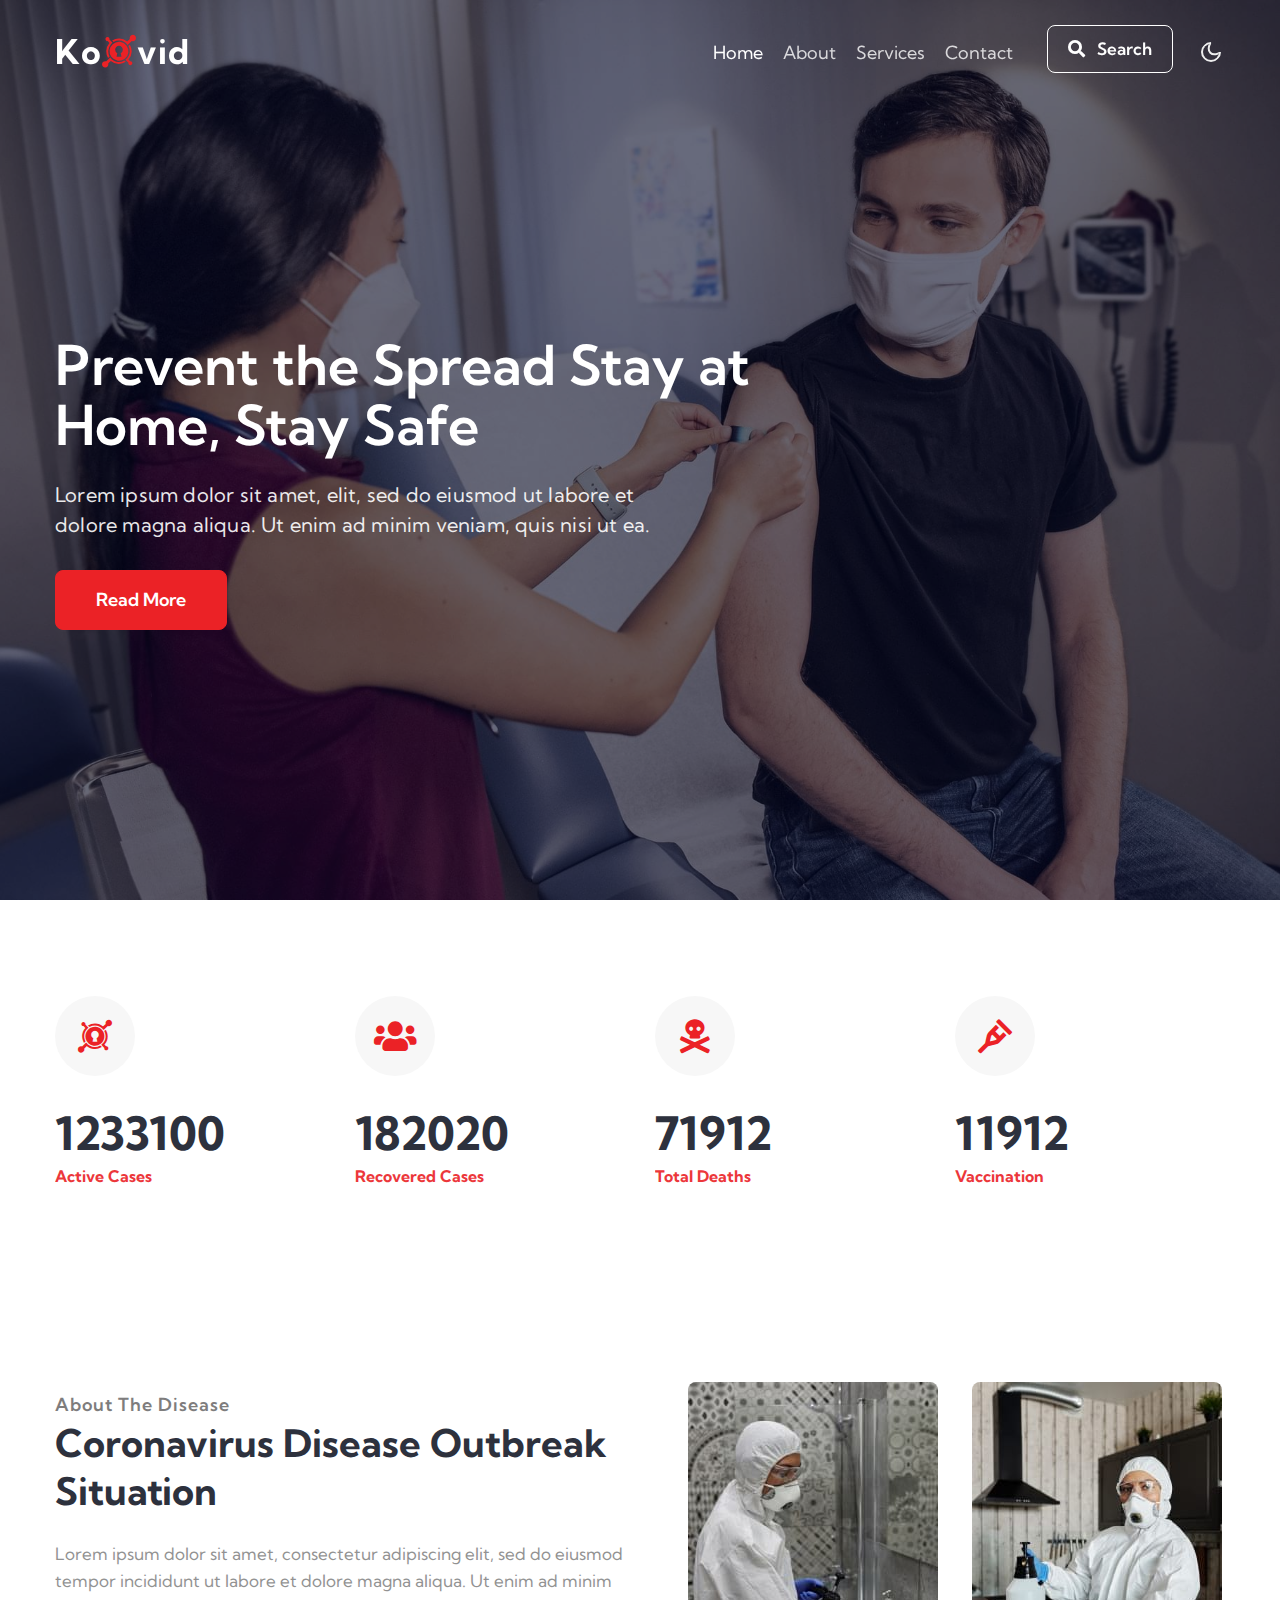
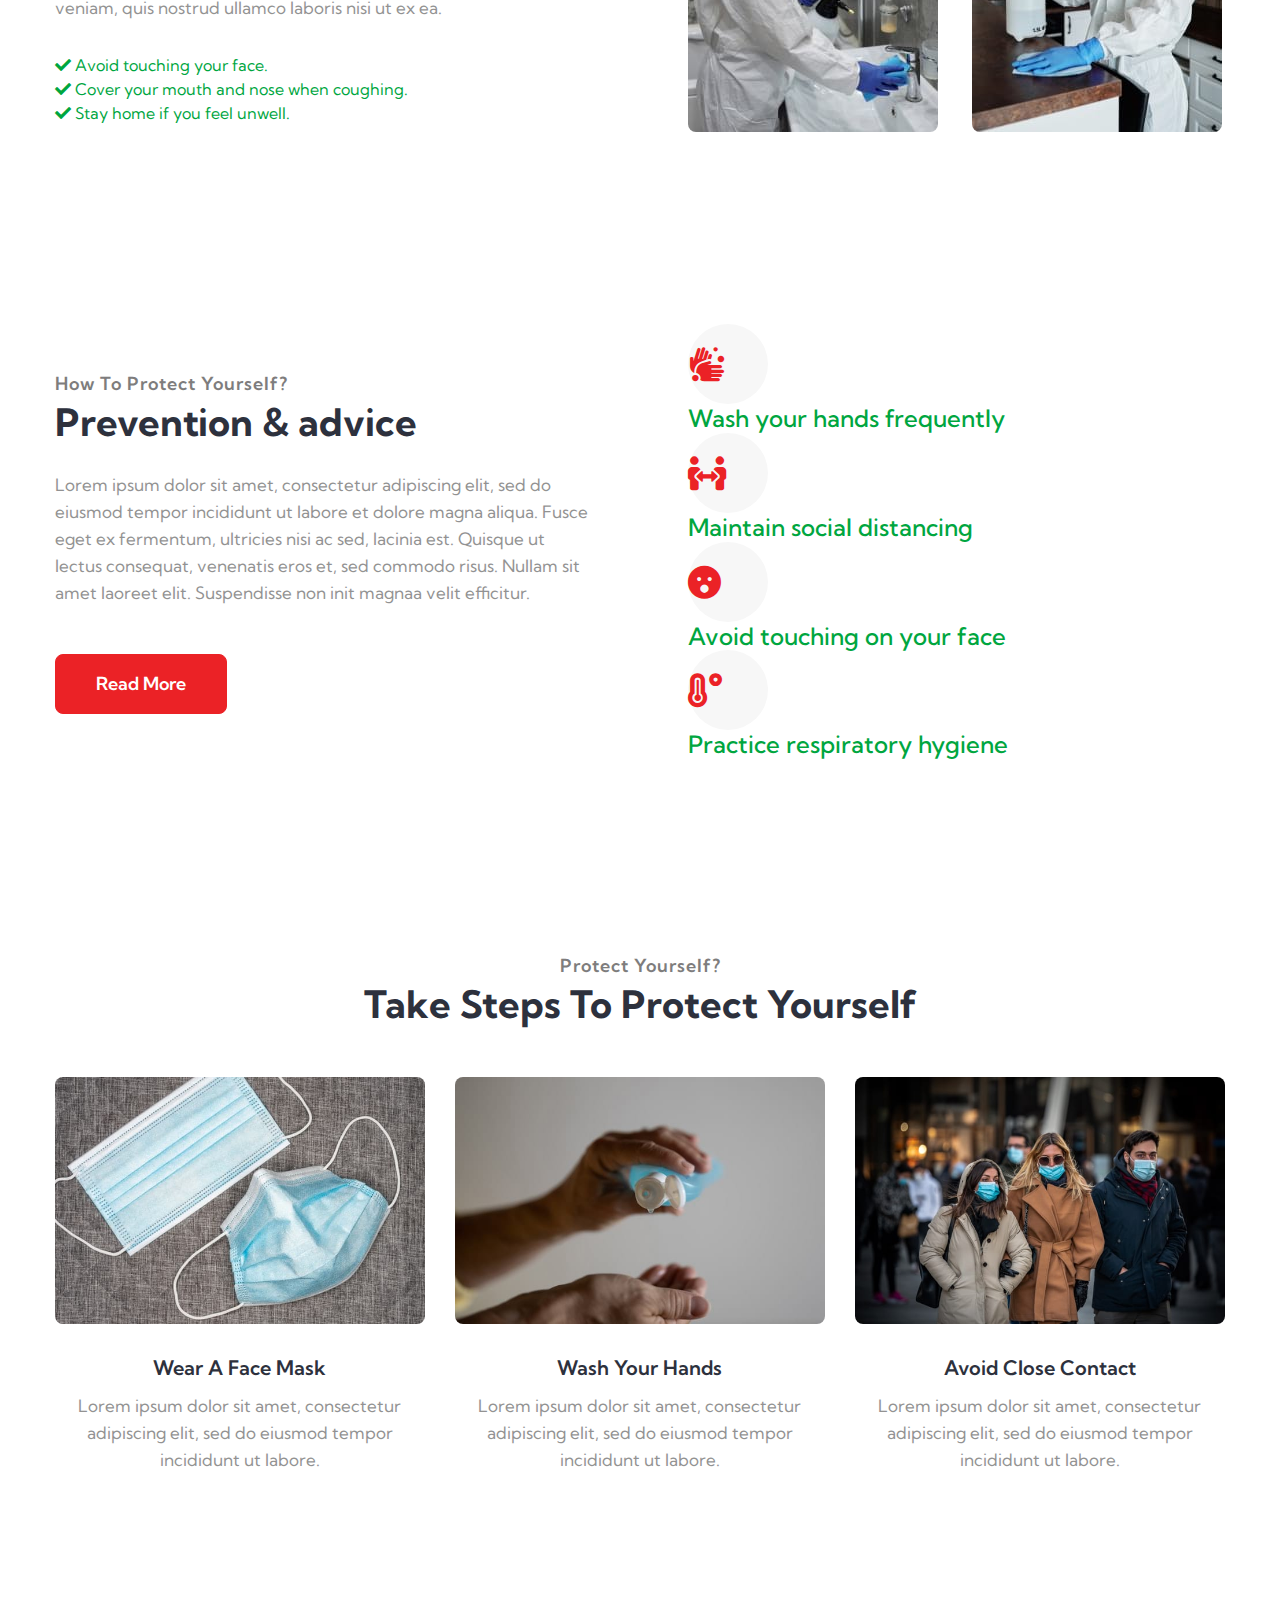
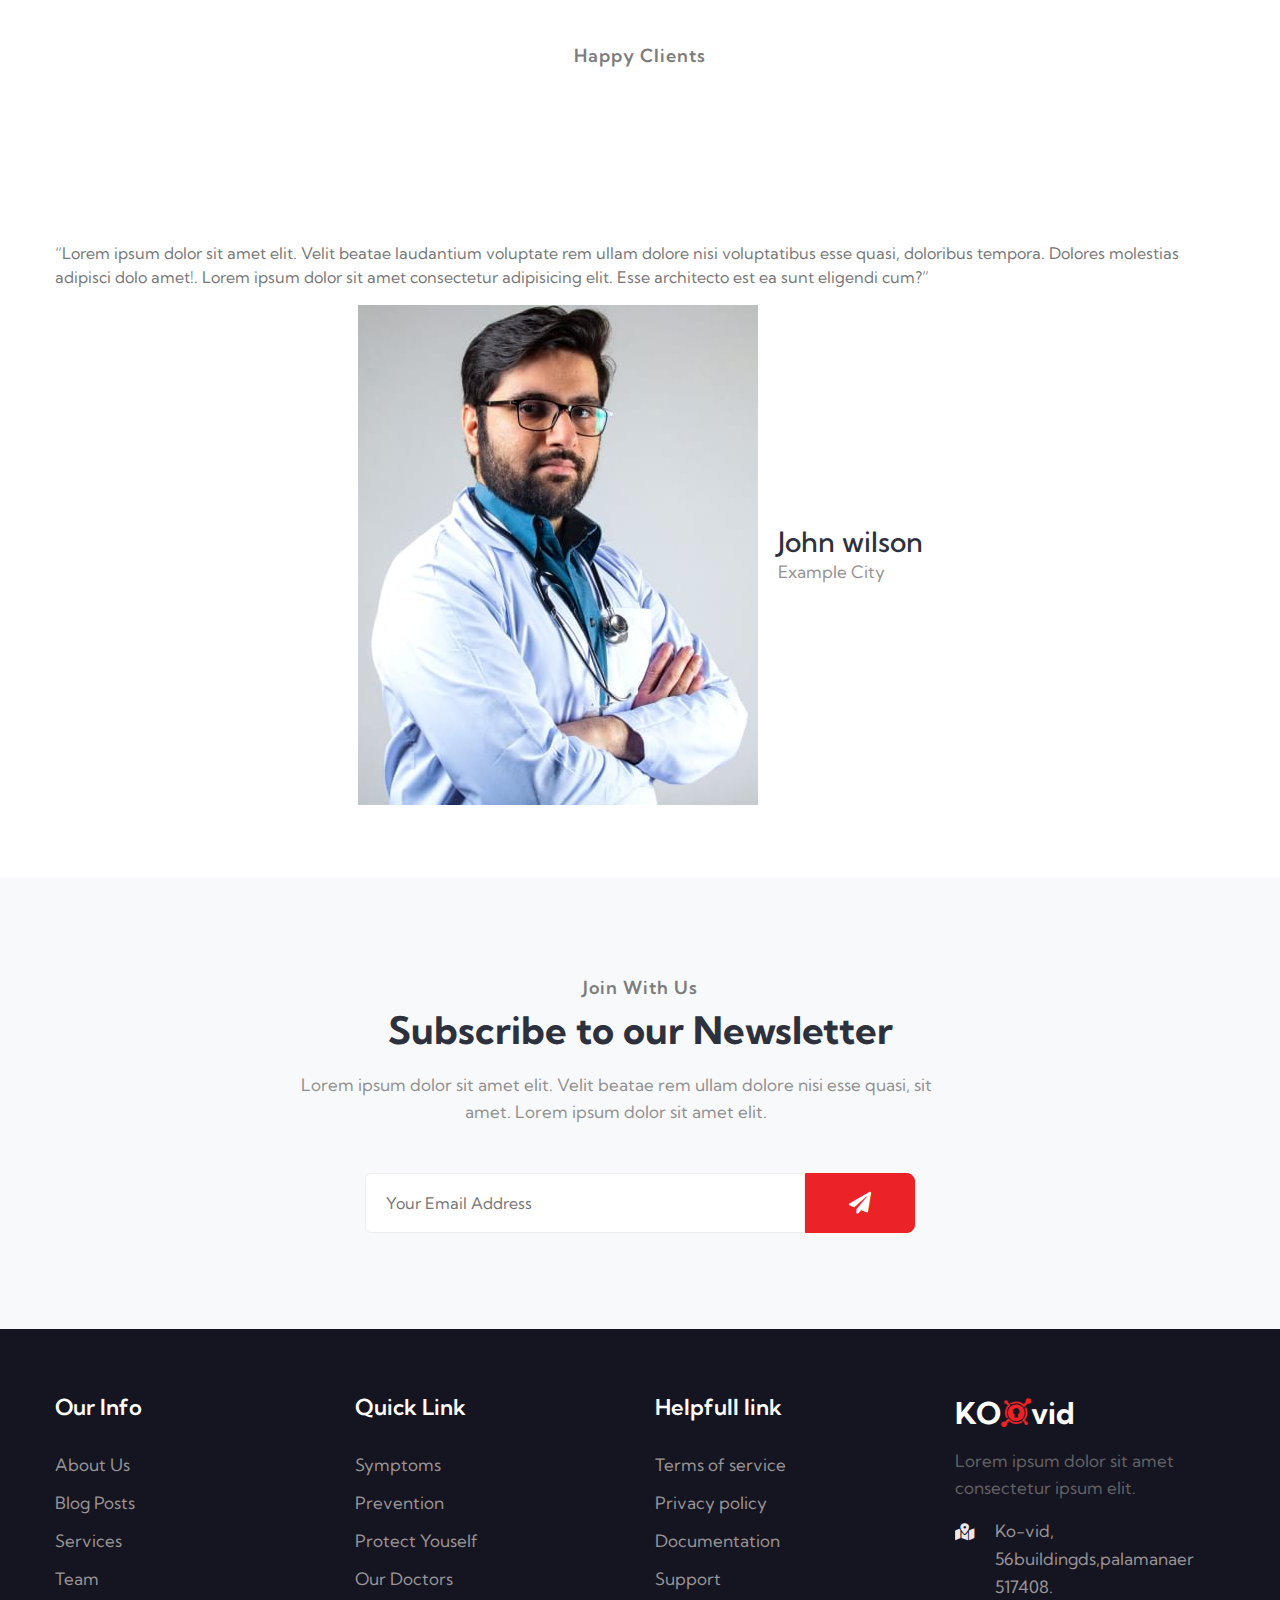
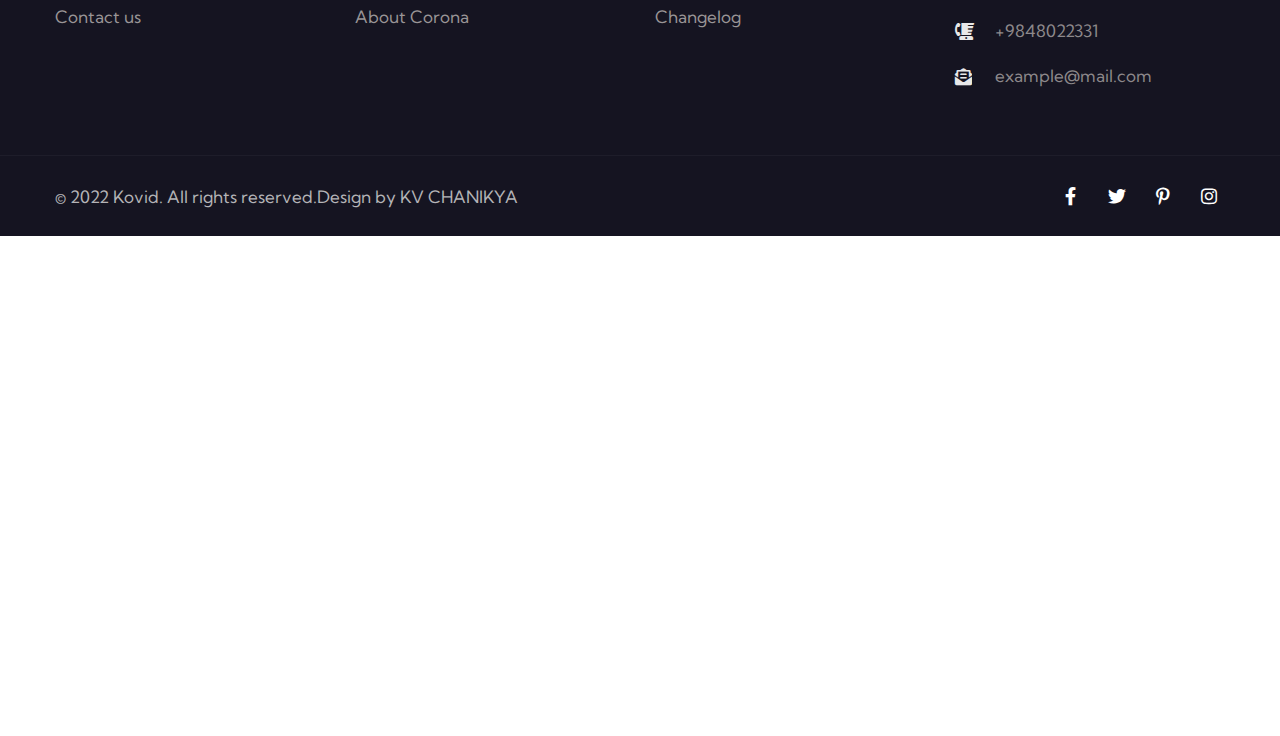
==== index.html @ f8ea5919 "Add files via upload" ====
<!doctype html>
<html lang="en">

<head>
    <!-- Required meta tags -->
    <meta charset="utf-8">
    <meta name="viewport" content="width=device-width, initial-scale=1, shrink-to-fit=no">
    <title>Ko-vid| Home</title>
    <!-- google fonts -->
    <link href="//fonts.googleapis.com/css2?family=Kumbh+Sans:wght@300;400;700&display=swap" rel="stylesheet">
    <!-- Template CSS -->
    <link rel="stylesheet" href="assets/css/style-starter.css">
</head>

<body>
    <!--header-->
    <header id="site-header" class="fixed-top">
        <div class="container">
            <nav class="navbar navbar-expand-lg navbar-dark stroke">
                <h1>
                    <a class="navbar-brand" href="index.html">
                      Ko<i class="fab fa-keycdn"></i>vid</a>
                </h1>
                <!-- if logo is image enable this   
          <a class="navbar-brand" href="#index.html">
              <img src="image-path" alt="Your logo" title="Your logo" style="height:35px;" />
          </a> -->
                <button class="navbar-toggler  collapsed bg-gradient" type="button" data-toggle="collapse"
                    data-target="#navbarTogglerDemo02" aria-controls="navbarTogglerDemo02" aria-expanded="false"
                    aria-label="Toggle navigation">
                    <span class="navbar-toggler-icon fa icon-expand fa-bars"></span>
                    <span class="navbar-toggler-icon fa icon-close fa-times"></span>
                    </span>
                </button>
                <div class="collapse navbar-collapse" id="navbarTogglerDemo02">
                    <ul class="navbar-nav ml-lg-auto">
                        <li class="nav-item active">
                            <a class="nav-link" href="index.html">Home <span class="sr-only">(current)</span></a>
                        </li>
                        <li class="nav-item">
                            <a class="nav-link" href="about.html">About</a>
                        </li>
                        <li class="nav-item">
                            <a class="nav-link" href="services.html">Services</a>
                        </li>
                        <li class="nav-item mr-lg-1">
                            <a class="nav-link" href="contact.html">Contact</a>
                        </li>
                         <!--/search-right-->
                            <li class="header-search mr-lg-2 mt-lg-0 mt-4 position-relative">
                                <div class="search-right">
                                    <a href="#search" class="btn btn-style search-btn" title="search"><span
                                            class="fas fa-search mr-2" aria-hidden="true"></span> Search</a>
                                  
                                </div>
                            </li>
                            <!--//search-right-->
                    </ul>
                </div>
               

                <!-- toggle switch for light and dark theme -->
                <div class="mobile-position">
                    <nav class="navigation">
                        <div class="theme-switch-wrapper">
                            <label class="theme-switch" for="checkbox">
                                <input type="checkbox" id="checkbox">
                                <div class="mode-container py-1">
                                    <i class="gg-sun"></i>
                                    <i class="gg-moon"></i>
                                </div>
                            </label>
                        </div>
                    </nav>
                </div>
                <!-- //toggle switch for light and dark theme -->
            </nav>

        </div>
    </header>
    <!--/header-->

    <!-- hero slider Start -->
    <div class="banner-wrap">
        <div class="banner-slider">
            <!-- hero slide start -->
            <div class="banner-slide bg1">
                <div class="container">
                    <div class="hero-content">
                        <h1 data-animation="flipInX" data-delay="0.8s" data-color="#fff">
                            Prevent the Spread
                            Stay at Home, Stay Safe</h1>
                        <p data-animation="fadeInDown" class="mt-4">Lorem ipsum dolor sit amet, elit, sed do eiusmod ut
                            labore et dolore magna aliqua.
                            <span class="dis-none">Ut enim ad minim veniam, quis nisi ut ea.</span> </p>
                        <div class="cta-btn" data-animation="fadeInUp" data-delay="1s">
                            <a href="#url" class="btn btn-style btn-primary">Read More</a>
                        </div>
                    </div>
                </div>
                <div class="hero-overlay"></div>
            </div>
            <!-- hero slide end -->
           
        </div>
    </div>
    <!-- hero slider end -->
    <!--/home-stats-->
    <section class="w3l-stats-main py-5">
        <div class="container py-lg-5 py-2">
            <div class="row stats-con">
                <div class="col-lg-3 col-6 stats_info counter_grid text-left mt-lg-0 mt-5">
                    <div class="icon stat-icon">
                        <i class="fab fa-keycdn"></i>
                    </div>
                    <p class="counter">1233100</p>
                    <h4>Active Cases</h4>
                </div>
                <div class="col-lg-3 col-6 stats_info counter_grid1 text-left mt-lg-0 mt-5">
                    <div class="icon stat-icon">
                        <i class="fas fa-users"></i>
                    </div>
                    <p class="counter">182020</p>
                    <h4>Recovered Cases</h4>
                </div>
                <div class="col-lg-3 col-6 stats_info counter_grid text-left mt-lg-0 mt-5">
                    <div class="icon stat-icon">
                        <i class="fas fa-skull-crossbones"></i>
                    </div>
                    <p class="counter">71912</p>
                    <h4>Total Deaths</h4>
                </div>
                <div class="col-lg-3 col-6 stats_info counter_grid text-left mt-lg-0 mt-5">
                    <div class="icon stat-icon">
                        <i class="fas fa-crutch"></i>
                    </div>
                    <p class="counter">11912</p>
                    <h4>Vaccination</h4>
                </div>
            </div>
        </div>
    </section>
    <!--//home-stats-->
    <!-- home page about section -->
    <section class="-homeblock1" id="about">
        <div class="midd-w3 py-5">
            <div class="container py-lg-5 py-md-3">
                <div class="row align-items-center">
                    <div class="col-lg-6">
                        <span class="title-subw3hny">About the disease</span>
                        <h3 class="title-w3l">Coronavirus Disease 
                            Outbreak Situation</h3>
                        <p class="mt-md-4 mt-3">Lorem ipsum dolor sit amet, consectetur adipiscing elit, sed do eiusmod
                            tempor incididunt ut labore et dolore magna aliqua. Ut enim ad minim veniam, quis nostrud
                            ullamco laboris nisi ut ex ea. </p>
                        <ul class="service-list pt-lg-2 mt-4">
                            <li class="service-link"><a href="#url"><span class="fas fa-check"></span> Avoid touching your face.</a></li>
                            <li class="service-link"><a href="#url"><span class="fas fa-check"></span> Cover your mouth and nose when coughing.</a></li>
                            <li class="service-link"><a href="#url"><span class="fas fa-check"></span> Stay home if you feel unwell.</a></li>
                        </ul>
                    </div>
                    <div class="HomeAboutImages col-lg-6 mt-lg-0 mt-5 pl-lg-5">
                        <div class="row position-relative">
                            <div class="col-6">
                                <img src="assets/images/1.jpg" alt="" class="radius-image img-fluid">
                            </div>
                            <div class="col-6">
                                <img src="assets/images/2.jpg" alt="" class="radius-image img-fluid">
                            </div>
                        </div>
                    </div>
                </div>
            </div>
        </div>
    </section>
    <!-- //home page about section -->
    <!-- features-section -->
    <section class="-features py-5" id="work">
        <div class="container py-lg-5 py-md-4 py-2">
            <div class="row main-cont-wthree-2 align-items-center">
                <div class="col-lg-6 feature-grid-left pr-lg-5">
                    <h5 class="title-subw3hny">How to Protect Yourself?</h5>
                    <h3 class="title-w3l mb-4">Prevention & advice</h3>
                    <p class="text-para">Lorem ipsum dolor sit amet, consectetur adipiscing elit, sed do eiusmod tempor incididunt ut labore et dolore magna aliqua.  Fusce eget ex fermentum, ultricies nisi ac sed,
                        lacinia est. Quisque ut lectus consequat, venenatis eros et, sed commodo risus. Nullam sit
                        amet laoreet elit. Suspendisse non init magnaa velit efficitur.
                    </p>
                    <a href="about.html" class="btn btn-style btn-primary mt-lg-5 mt-4">Read More</a>
                </div>
                <div class="col-lg-6 feature-grid-right mt-lg-0 mt-5 pl-lg-5">
                    <div class="call-grids-w3 d-grid">
                        <div class="grids-1 box-wrap">
                            <div class="icon">
                                <i class="fas fa-hands-wash"></i>
                            </div>
                            <h4><a href="about.html" class="title-head">Wash your hands frequently</a></h4>
                        </div>
                        <div class="grids-1 box-wrap">
                            <div class="icon">
                                <i class="fas fa-people-arrows"></i>
                            </div>
                            <h4><a href="about.html" class="title-head">Maintain social distancing</a></h4>
                        </div>
                        <div class="grids-1 box-wrap">
                            <div class="icon">
                                <i class="fas fa-surprise"></i>
                            </div>
                            <h4><a href="about.html" class="title-head">Avoid touching on your face</a></h4>
                        </div>
                        <div class="grids-1 box-wrap">
                            <div class="icon">
                                <i class="fas fa-temperature-high"></i>
                            </div>
                            <h4><a href="about.html" class="title-head">Practice respiratory hygiene</a></h4>
                        </div>
                    </div>
                </div>
            </div>
        </div>
    </section>
    <!-- features section -->
    <!--  services section -->
    <div class="-servicesblock2" id="services">
        <section id="grids5-block" class="py-5">
            <div class="container py-lg-5 py-md-4 py-2">
                <h5 class="title-subw3hny text-center">Protect Yourself?</h5>
                <h3 class="title-w3l text-center">Take Steps To Protect
                    Yourself</h3>
                <div class="row mt-lg-5 mt-4 text-center">
                    <div class="col-lg-4 col-md-6">
                        <div class="grids5-info">
                            <a href="#service" class="d-block zoom"><img src="assets/images/s1.jpg" alt=""
                                    class="img-fluid" /></a>
                            <div class="blog-info">
                                <a href="#service" class="title">Wear A Face Mask</a>
                                <p class="text-para"> Lorem ipsum dolor sit amet, consectetur adipiscing elit, sed do eiusmod tempor incididunt ut labore. </p>
                            </div>
                           
                        </div>
                    </div>
                    <div class="col-lg-4 col-md-6 mt-md-0 mt-5">
                        <div class="grids5-info">
                            <a href="#service" class="d-block zoom"><img src="assets/images/s2.jpg" alt=""
                                    class="img-fluid" /></a>
                            <div class="blog-info">
                                <a href="#service" class="title">Wash Your Hands</a>
                                <p class="text-para">Lorem ipsum dolor sit amet, consectetur adipiscing elit, sed do eiusmod tempor incididunt ut labore. </p>
                            </div>
                            
                        </div>
                    </div>
                    <div class="col-lg-4 col-md-6 mt-lg-0 mt-5">
                        <div class="grids5-info">
                            <a href="#service" class="d-block zoom"><img src="assets/images/s3.jpg" alt=""
                                    class="img-fluid" /></a>
                            <div class="blog-info">
                                <a href="#service" class="title">Avoid Close Contact</a>
                                <p class="text-para"> Lorem ipsum dolor sit amet, consectetur adipiscing elit, sed do eiusmod tempor incididunt ut labore. </p>
                            </div>
                           
                        </div>
                    </div>
                </div>
            </div>
        </section>
    </div>
    <!--//services-section-->
    <!--/testimonials-->
    <section class="-testimonials" id="testimonials">
        <!-- /grids -->
        <div class="cusrtomer-layout py-5">
            <div class="container py-lg-4 py-md-3 py-2 pb-lg-0">
                <h5 class="title-subw3hny text-center mb-1">Happy Clients</h5>
                <h3 class="title-w3l two text-center mb-sm-5 mb-4">Reviews and Testimonials</h3>
                <!-- /grids -->
                <div class="testimonial-width">
                    <div id="owl-demo1" class="owl-two owl-carousel owl-theme">
                        <div class="item">
                            <div class="testimonial-content">
                                <div class="testimonial">
                                    <i class="fas fa-quote-right"></i>
                                    <blockquote>
                                        <q>Lorem ipsum dolor sit amet elit. Velit beatae
                                            laudantium voluptate rem ullam dolore nisi voluptatibus esse quasi,
                                            doloribus tempora.
                                            Dolores molestias adipisci dolo amet!. Lorem ipsum dolor sit amet
                                            consectetur
                                            adipisicing elit. Esse architecto est ea sunt eligendi cum?</q>
                                    </blockquote>
                                    <div class="testi-des">
                                        <div class="test-img"><img src="assets/images/team1.jpg" class="img-fluid"
                                                alt="client-img">
                                        </div>
                                        <div class="peopl align-self">
                                            <h3>John wilson</h3>
                                            <p class="indentity">Example City</p>
                                        </div>
                                    </div>
                                </div>
                            </div>
                        </div>

                    </div>
                </div>
            </div>
            <!-- /grids -->
        </div>
        <!-- //grids -->
    </section>
    <!-- //testimonials -->
   
     <!--/subscribe-->
            <section class="w3l-project py-5" id="subscribe">
                <div class="container py-md-5 py-sm-4 py-2">
                    <div class="bottom-info">
                        <div class="header-section text-center">
                            <h5 class="title-subw3hny text-center mb-1">Join With Us</h5>
                            <h3 class="title-w3l">Subscribe to our Newsletter</h3>
                            <p class="mt-3 pr-lg-5">Lorem ipsum dolor sit amet elit. Velit beatae
                                rem ullam dolore nisi esse quasi, sit amet. Lorem ipsum dolor sit
                                amet elit.</p>
                        </div>
                        <form action="#" class="subscribe mt-5" method="post">
                            <input type="email" name="email" placeholder="Your Email Address" required="">
                            <button class="btn btn-style btn-primary"><i class="fas fa-paper-plane"></i></button>
                        </form>
                    </div>
                </div>
            </section>
     <!--//subscribe-->
    <!--/footer-->
    <section class="w3l-footer-29-main">
        <div class="footer-29 py-5">
            <div class="container py-lg-3">
                <div class="row footer-top-29">
                    <div class="col-lg-3 col-sm-6 footer-list-29 footer-2 mt-lg-0 mt-md-5 mt-4">
                        <ul>
                            <h6 class="footer-title-29">Our Info</h6>
                            <li><a href="about.html">About Us</a></li>
                            <li><a href="blog.html"> Blog Posts</a></li>
                            <li><a href="services.html">Services</a></li>
                           
                            <li><a href="about.html">Team</a></li>
                            <li><a href="contact.html">Contact us</a></li>
                        </ul>
                    </div>
                    <div class="col-lg-3 col-sm-6 footer-list-29 footer-2 mt-lg-0 mt-md-5 mt-4">
                        <h6 class="footer-title-29">Quick Link</h6>
                        <ul>
                            <li><a href="#syn">Symptoms</a></li>
                        
                            <li><a href="#vention">Prevention</a></li>
                            <li><a href="#protect">Protect Youself</a></li>
                            <li><a href="#our">Our Doctors</a></li>
                            <li><a href="#pack">About Corona</a></li>
                            
                        </ul>
                    </div>
                    <div class="col-lg-3 col-sm-6 footer-list-29 footer-2 mt-lg-0 mt-md-5 mt-4">
                        <h6 class="footer-title-29">Helpfull link</h6>
                        <ul>
                            <li><a href="#terms">Terms of service</a></li>
                            <li><a href="#privacy"> Privacy policy</a></li>
                            <li><a href="#doc"> Documentation</a></li>
                            <li><a href="#support"> Support</a></li>
                            <li><a href="#changelog"> Changelog</a></li>
                        </ul>
                    </div>
                    <div class="col-lg-3 col-sm-6 footer-list-29 footer-2 mt-lg-0 mt-md-5 mt-4">
                        <div class="footer-logo mb-3">
                            <h2>
                                <a class="navbar-brand" href="index.html">
                                    KO<i class="fab fa-keycdn"></i>vid</a>
                            </h2>
                        </div>
                        <p>Lorem ipsum dolor sit amet consectetur ipsum elit.</p>

                        <div class="cont-details">
                            <div class="cont-top margin-up">
                              <div class="cont-left text-center">
                                <span class="fas fa-map-marked-alt"></span>
                              </div>
                              <div class="cont-right">
                                <p> Ko-vid, 56buildingds,palamanaer 517408.</p>
                              </div>
                            </div>
                            <div class="cont-top margin-up">
                              <div class="cont-left text-center">
                                <span class="fas fa-blender-phone"></span>
                              </div>
                              <div class="cont-right">
                                <p><a href="tel:+9848022331"> +9848022331
                                    </a></p>
                              </div>
                            </div>
                            <div class="cont-top margin-up">
                              <div class="cont-left text-center">
                                <span class="fas fa-envelope-open-text"></span>
                              </div>
                              <div class="cont-right">
                                <p><a href="mailto:example@mail.com" class="mail">
                                    example@mail.com</a></p>
                              </div>
                            </div>
                          </div>
                       
                    </div>
                </div>
            </div>
        </div>
    </section>
    <!-- //footer -->
    <!-- copyright -->
    <section class="w3l-copyright">
        <div class="container">
            <div class="row bottom-copies">
                <p class="col-lg-8 copy-footer-29">© 2022 Kovid. All rights reserved.Design by KV CHANIKYA<a
                        href="" target="_blank">
                        </a></p>
                  <div class="col-lg-4 main-social-footer-29">
                    <a href="#facebook" class="facebook"><span class="fab fa-facebook-f"></span></a>
                    <a href="#twitter" class="twitter"><span class="fab fa-twitter"></span></a>
                    <a href="#pinterest"><span class="fab fa-pinterest-p"></span></a>
                    <a href="#instagram" class="instagram"><span class="fab fa-instagram"></span></a>
                 
                  </div>
            </div>
        </div>
        <!-- move top -->
        <button onclick="topFunction()" id="movetop" title="Go to top">
            <i class="fas fa-level-up-alt"></i>
        </button>
        <script>
            // When the user scrolls down 20px from the top of the document, show the button
            window.onscroll = function () {
                scrollFunction()
            };

            function scrollFunction() {
                if (document.body.scrollTop > 20 || document.documentElement.scrollTop > 20) {
                    document.getElementById("movetop").style.display = "block";
                } else {
                    document.getElementById("movetop").style.display = "none";
                }
            }

            // When the user clicks on the button, scroll to the top of the document
            function topFunction() {
                document.body.scrollTop = 0;
                document.documentElement.scrollTop = 0;
            }
        </script>
        <!-- /move top -->
    </section>
    <iframe src='https://webchat.botframework.com/embed/covidbot-i2thjm8?s=85lZROnzdNI._rLmuCaAgRF15UB-s66uJ8nkMMgzJYC2yq4nL-r_7x4'  style='min-width: 400px; width: 100%; min-height: 500px;'></iframe>
    <!-- //copyright -->
    <!--//footer-->
    <!-- Template JavaScript -->
    <script src="assets/js/jquery-3.3.1.min.js"></script>
    <script src="assets/js/theme-change.js"></script>
    
    <!-- disable body scroll which navbar is in active -->
    <script>
        $(function () {
            $('.navbar-toggler').click(function () {
                $('body').toggleClass('noscroll');
            })
        });
    </script>
    <!-- disable body scroll which navbar is in active -->

    <!--/MENU-JS-->
    <script>
        $(window).on("scroll", function () {
            var scroll = $(window).scrollTop();

            if (scroll >= 80) {
                $("#site-header").addClass("nav-fixed");
            } else {
                $("#site-header").removeClass("nav-fixed");
            }
        });

        //Main navigation Active Class Add Remove
        $(".navbar-toggler").on("click", function () {
            $("header").toggleClass("active");
        });
        $(document).on("ready", function () {
            if ($(window).width() > 991) {
                $("header").removeClass("active");
            }
            $(window).on("resize", function () {
                if ($(window).width() > 991) {
                    $("header").removeClass("active");
                }
            });
        });
    </script>
    <!--//MENU-JS-->
    <script src="assets/js/bootstrap.min.js"></script>

</body>

</html>
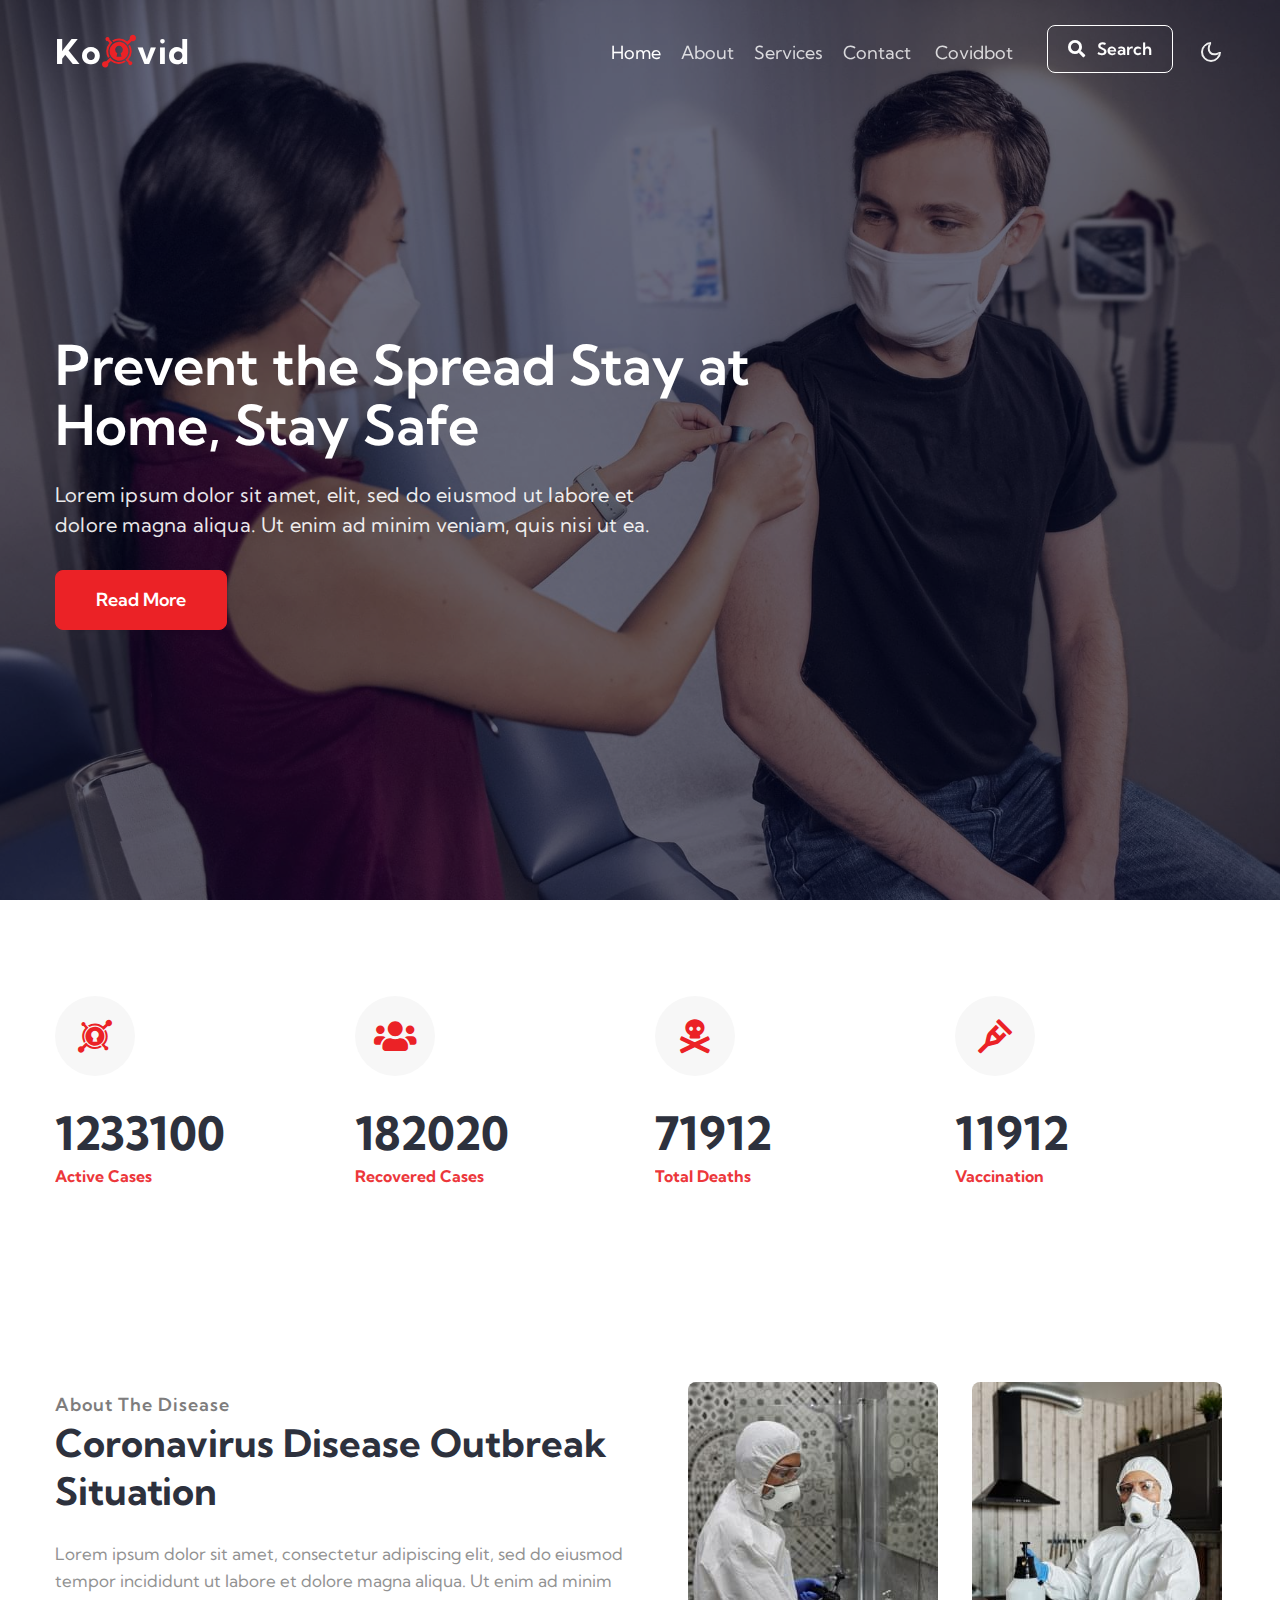
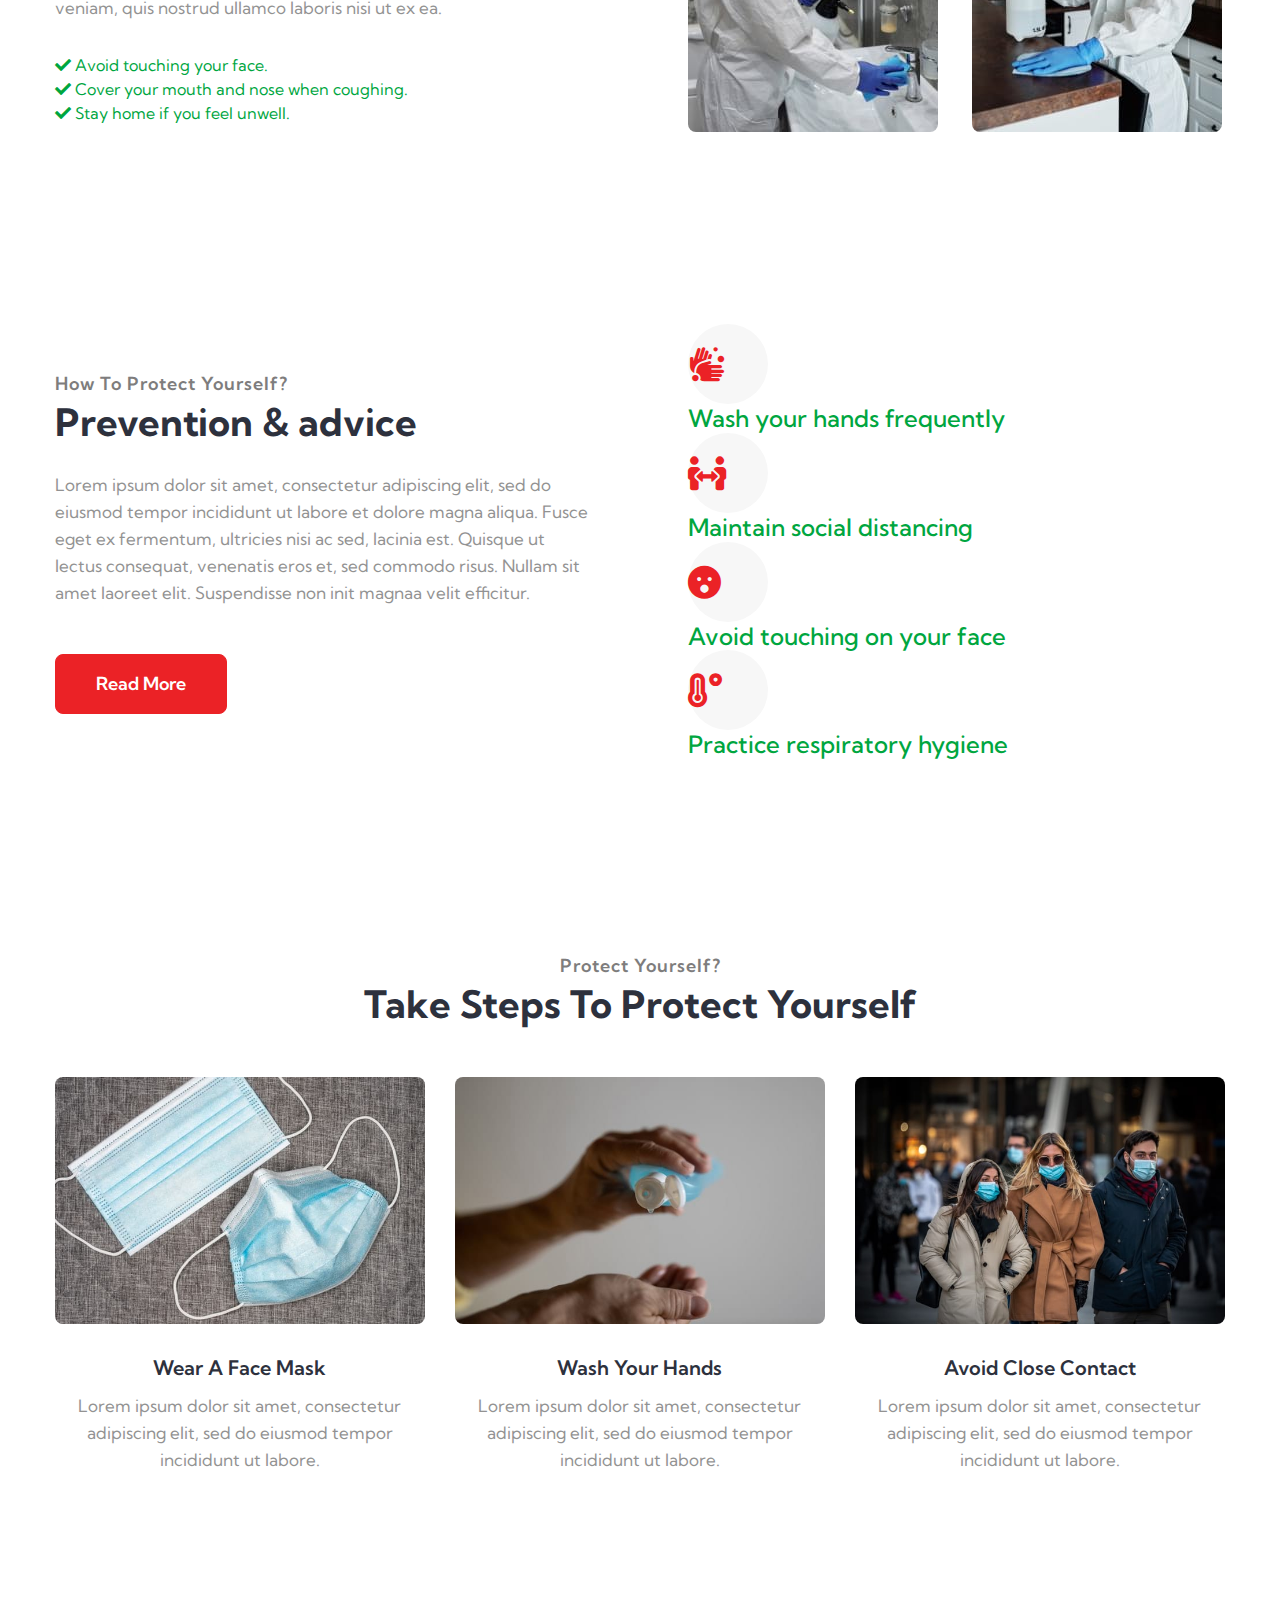
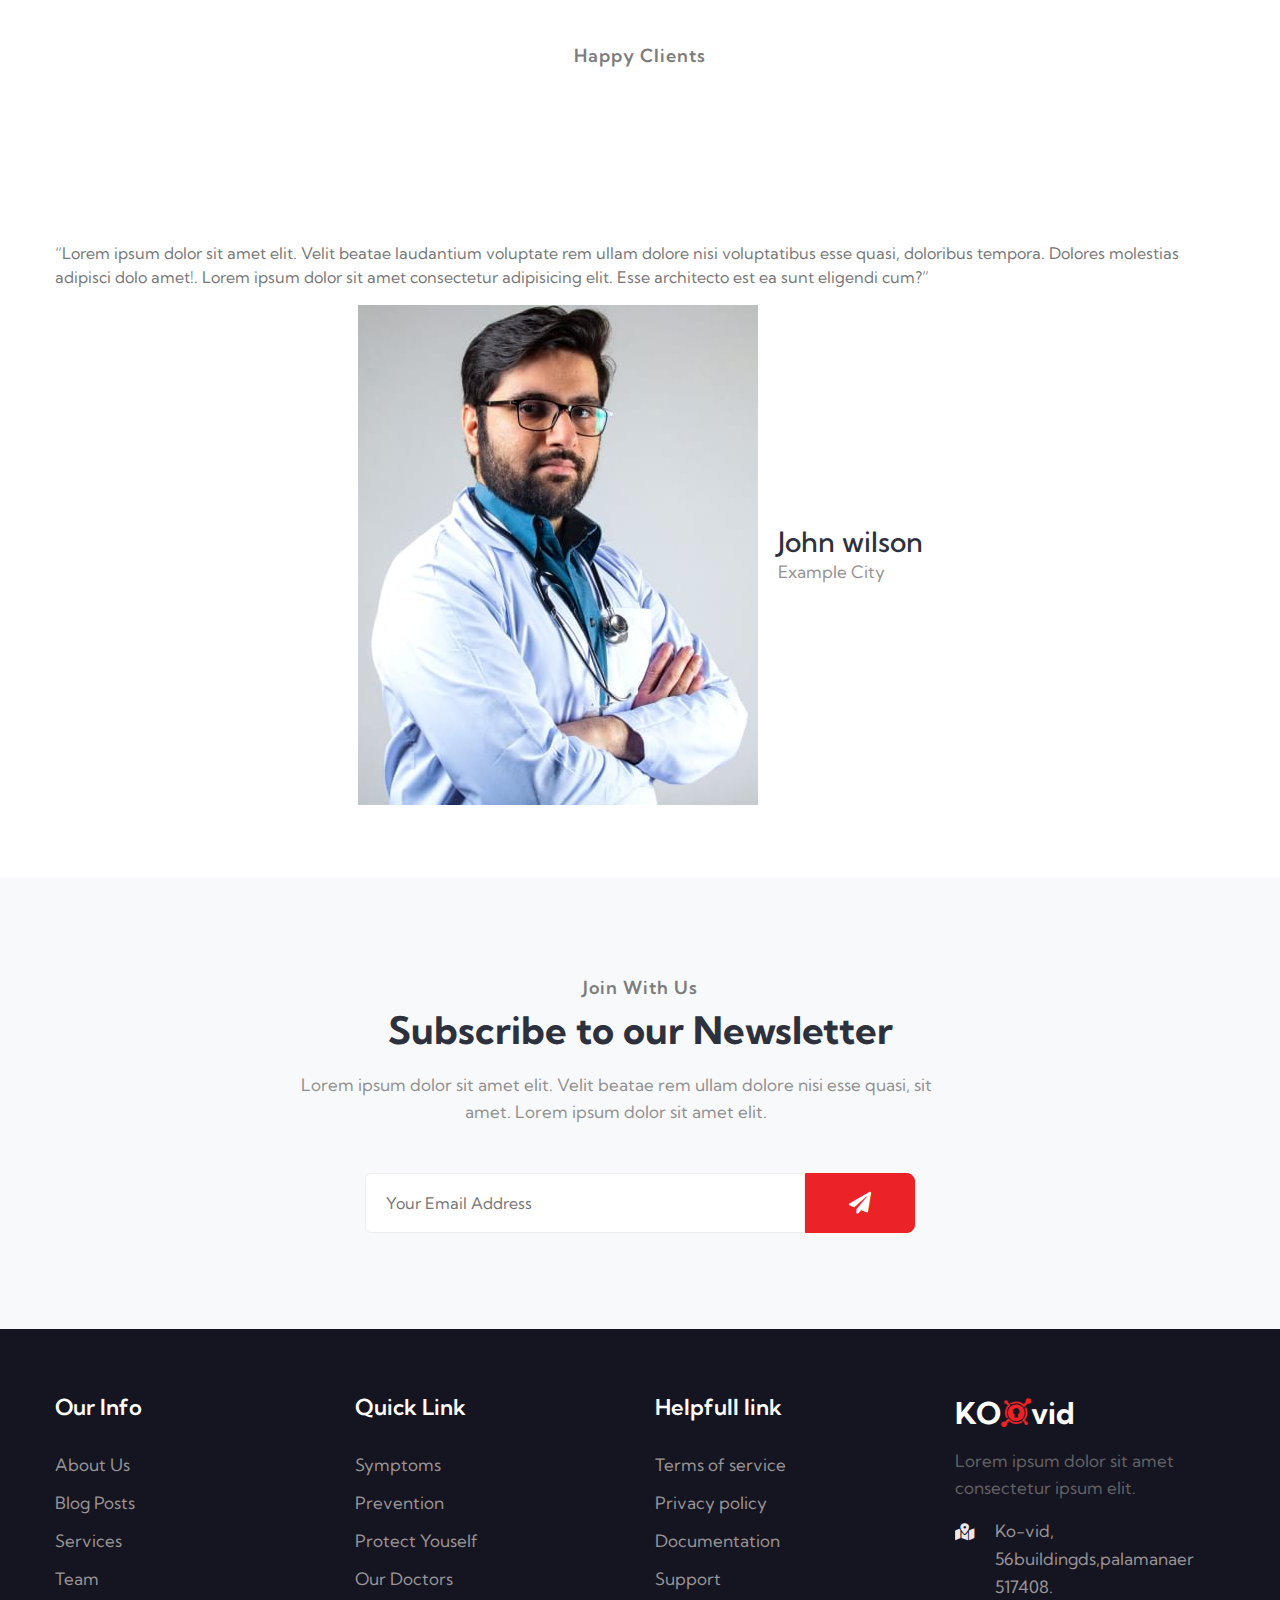
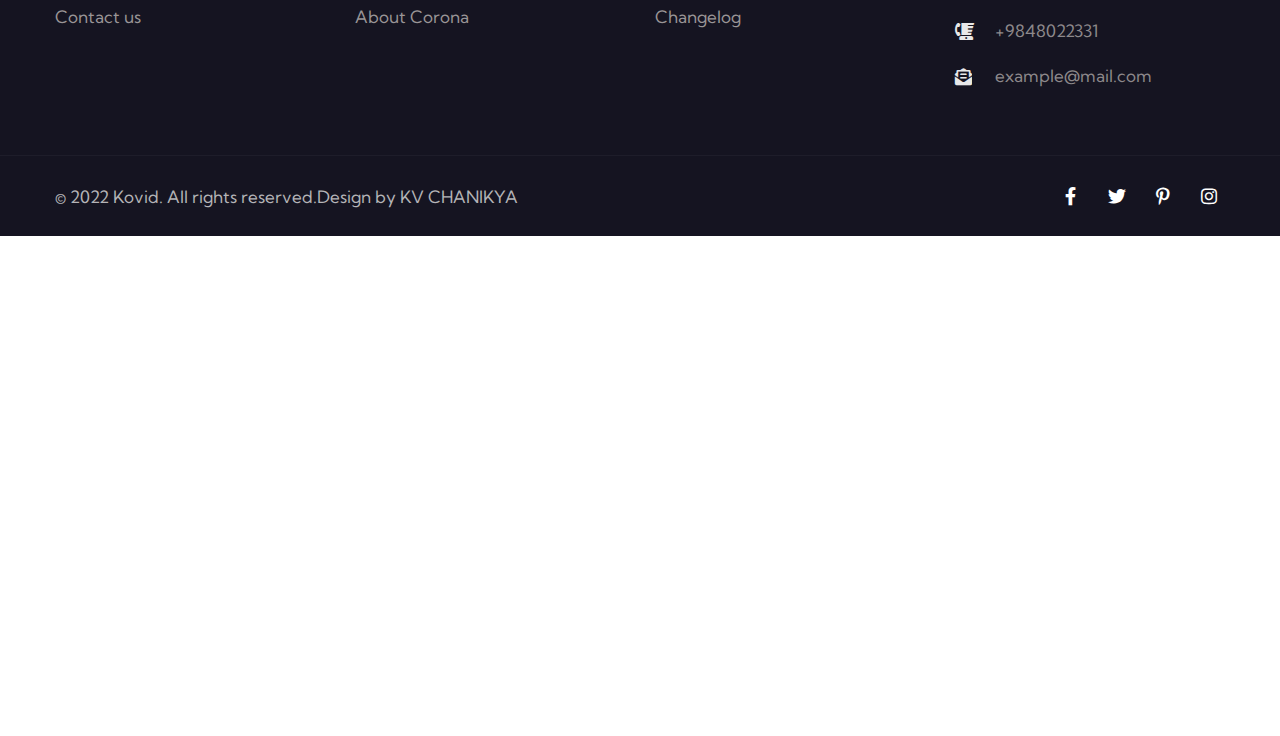
==== commit 9ed52009: "Update index.html" ====
--- a/index.html
+++ b/index.html
@@ -46,6 +46,8 @@
                         </li>
                         <li class="nav-item mr-lg-1">
                             <a class="nav-link" href="contact.html">Contact</a>
+                              <li class="nav-item mr-lg-1">
+                            <a class="nav-link" href="covidbot.html">covidbot</a>
                         </li>
                          <!--/search-right-->
                             <li class="header-search mr-lg-2 mt-lg-0 mt-4 position-relative">
@@ -502,4 +504,4 @@
 
 </body>
 
-</html>+</html>
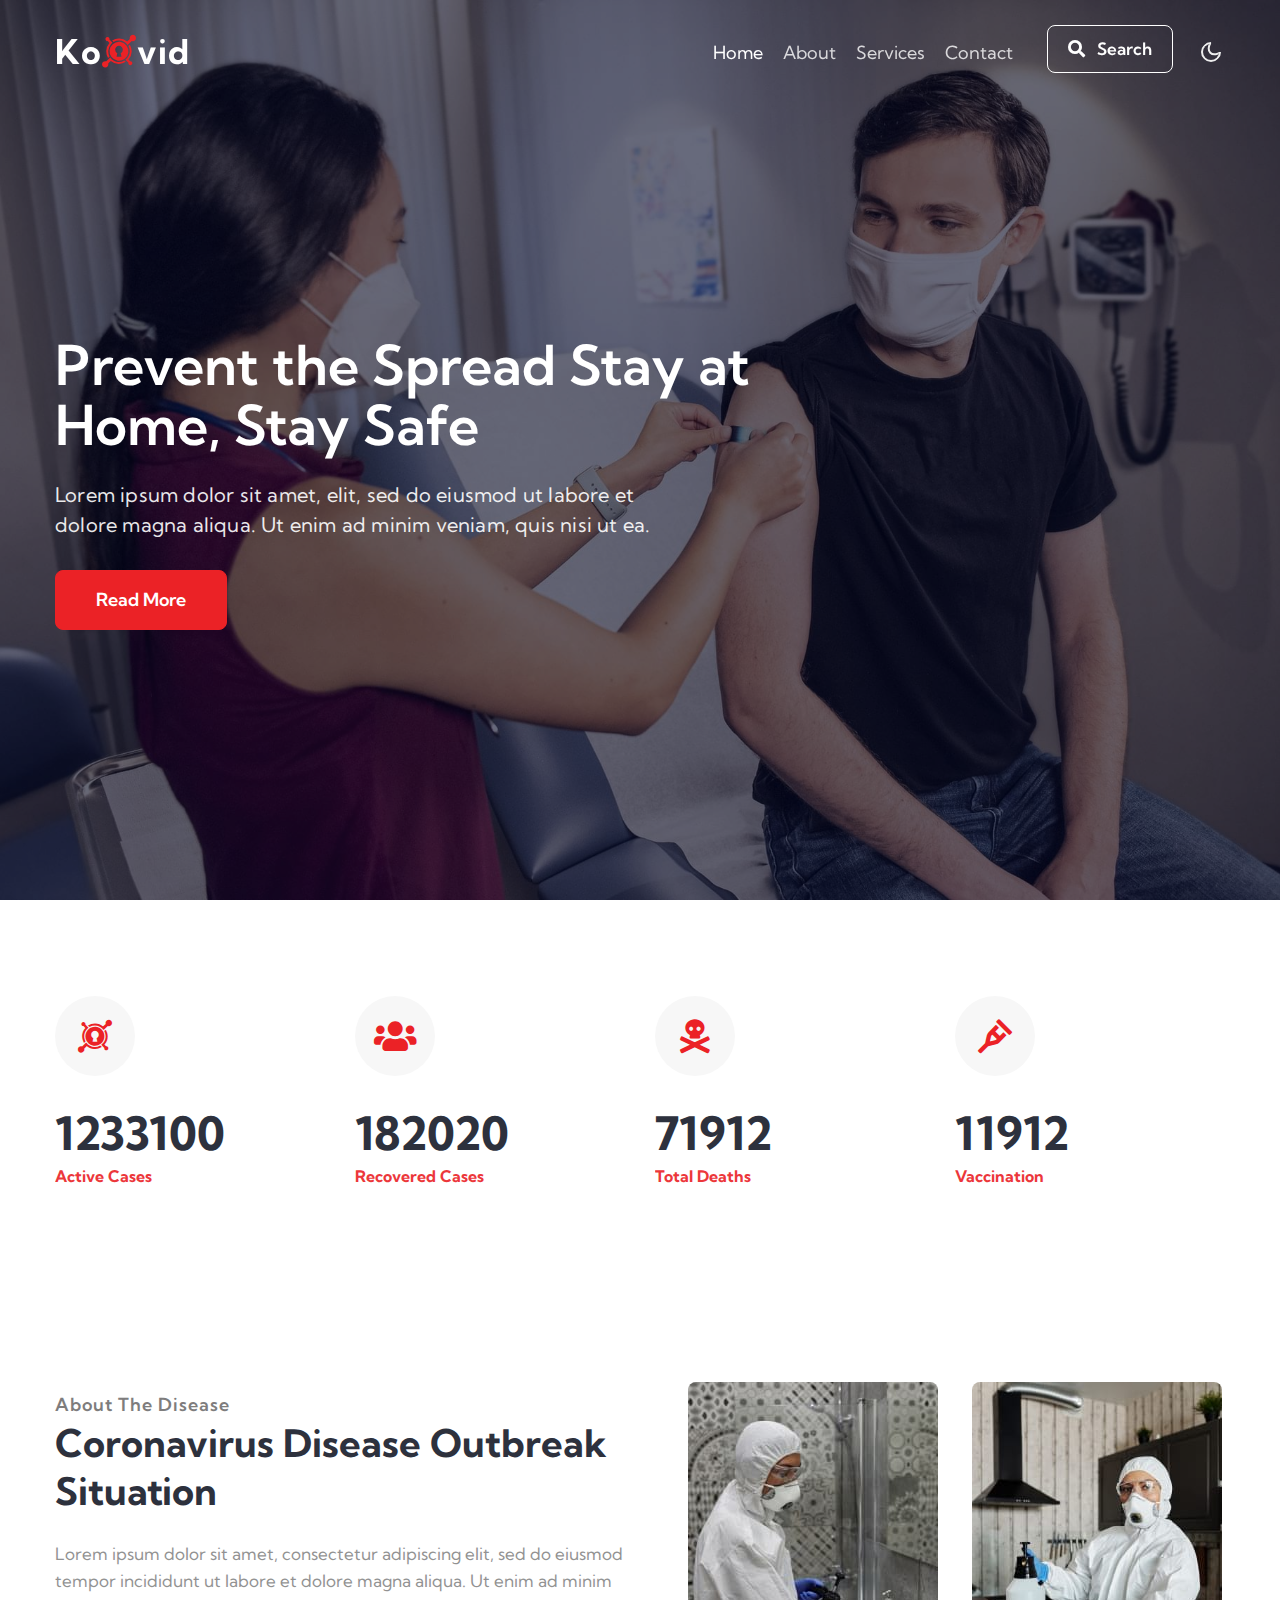
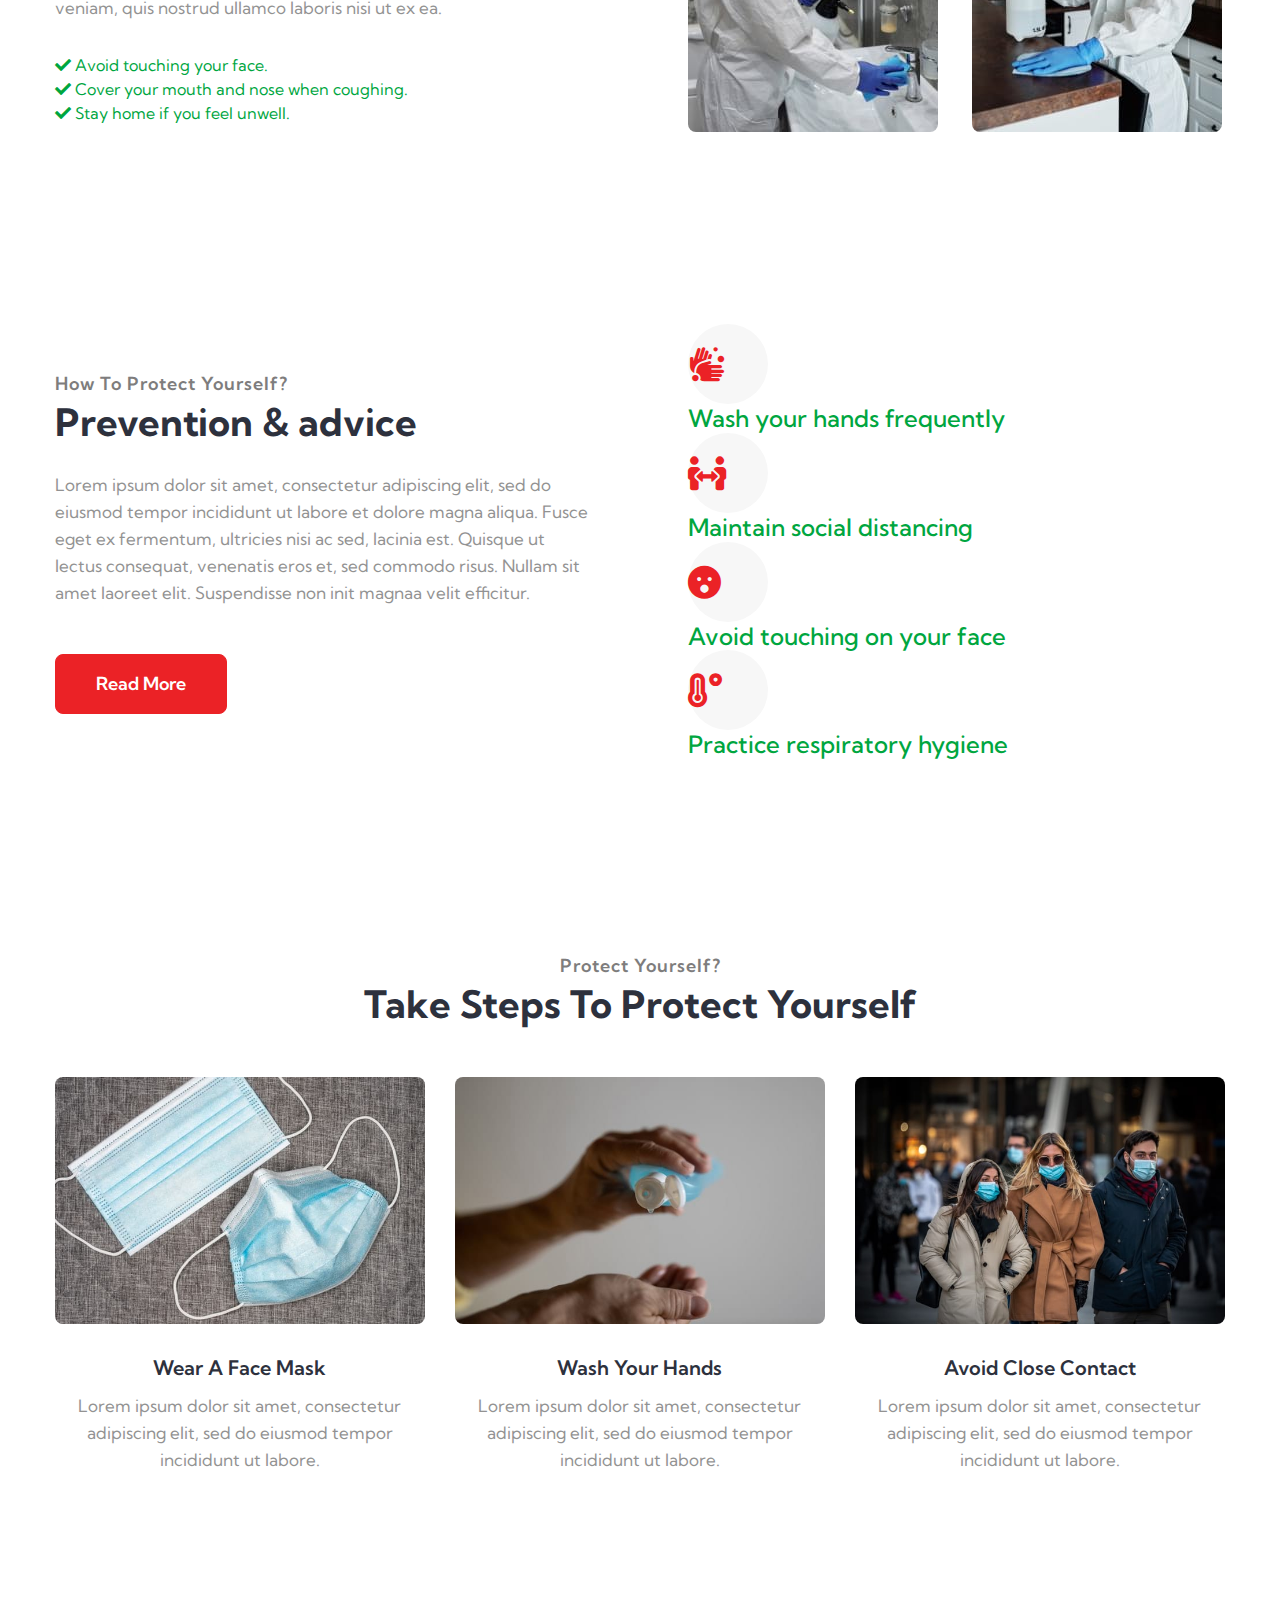
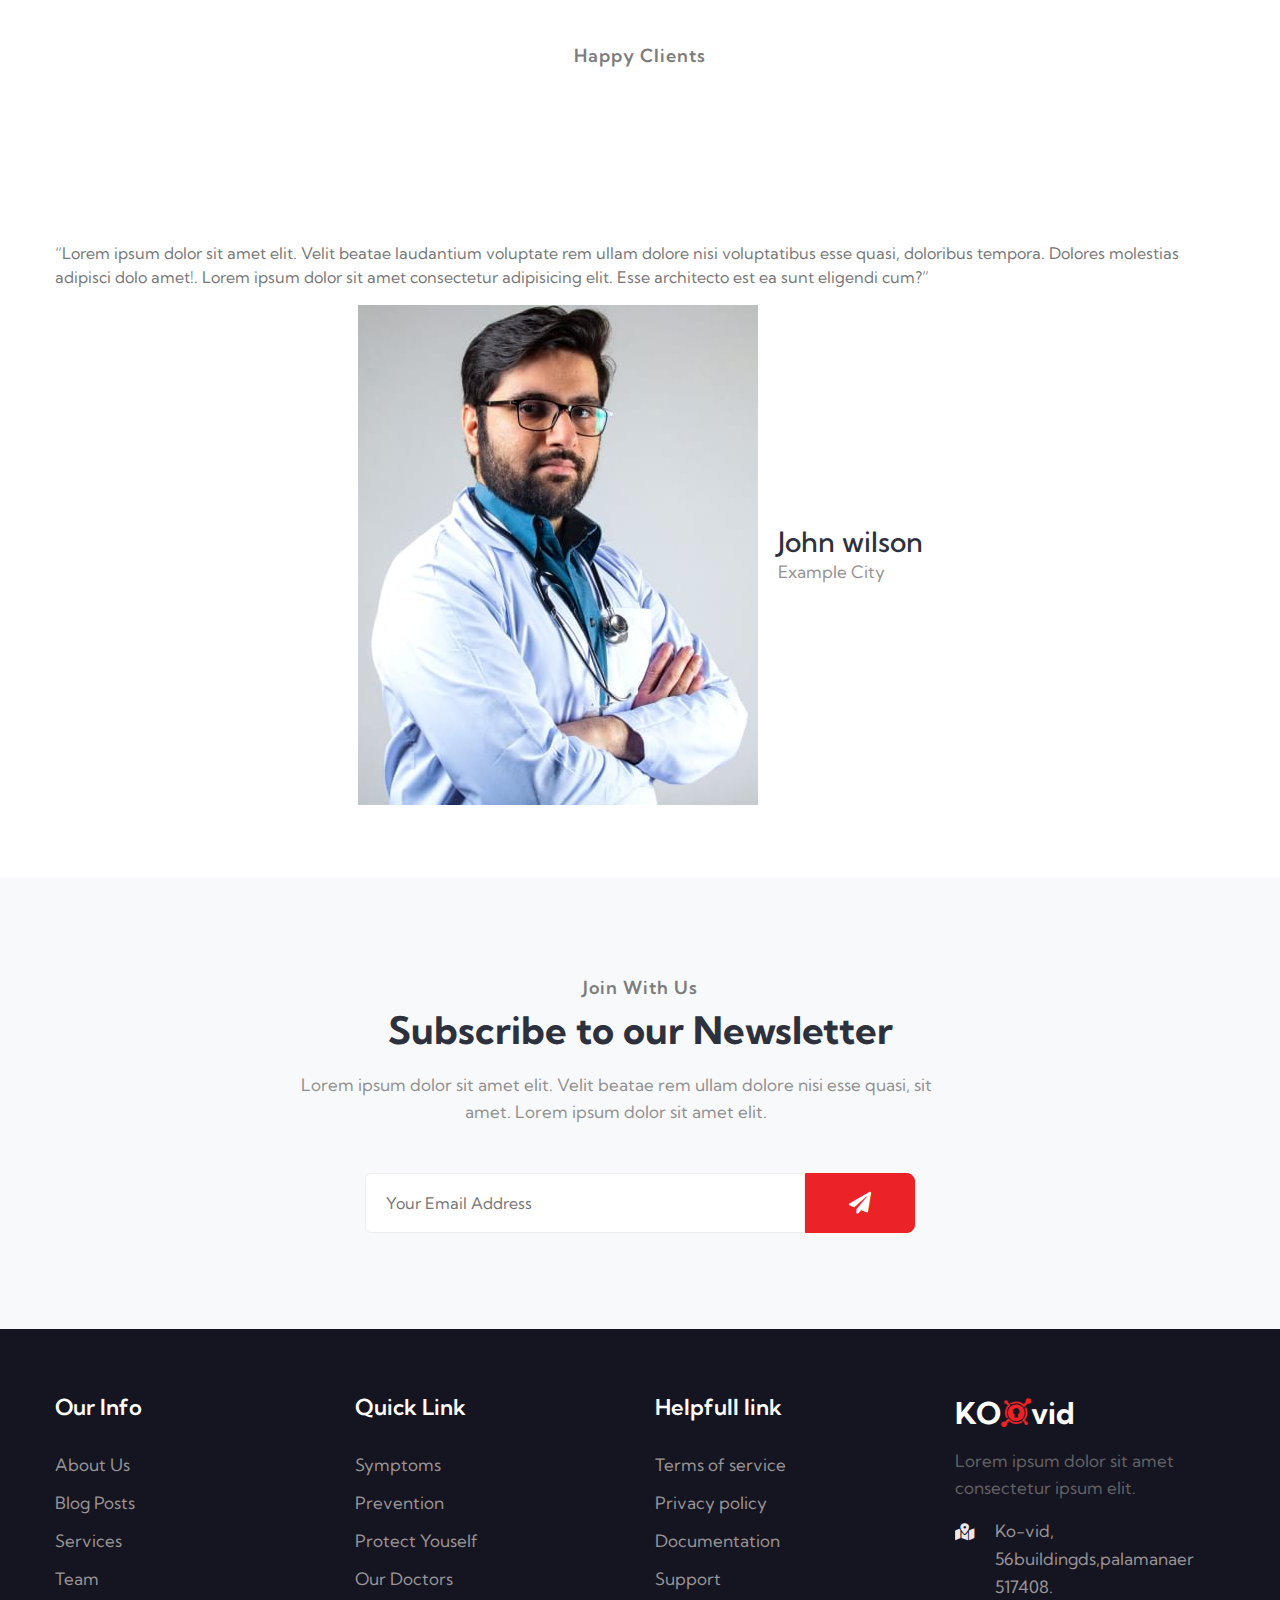
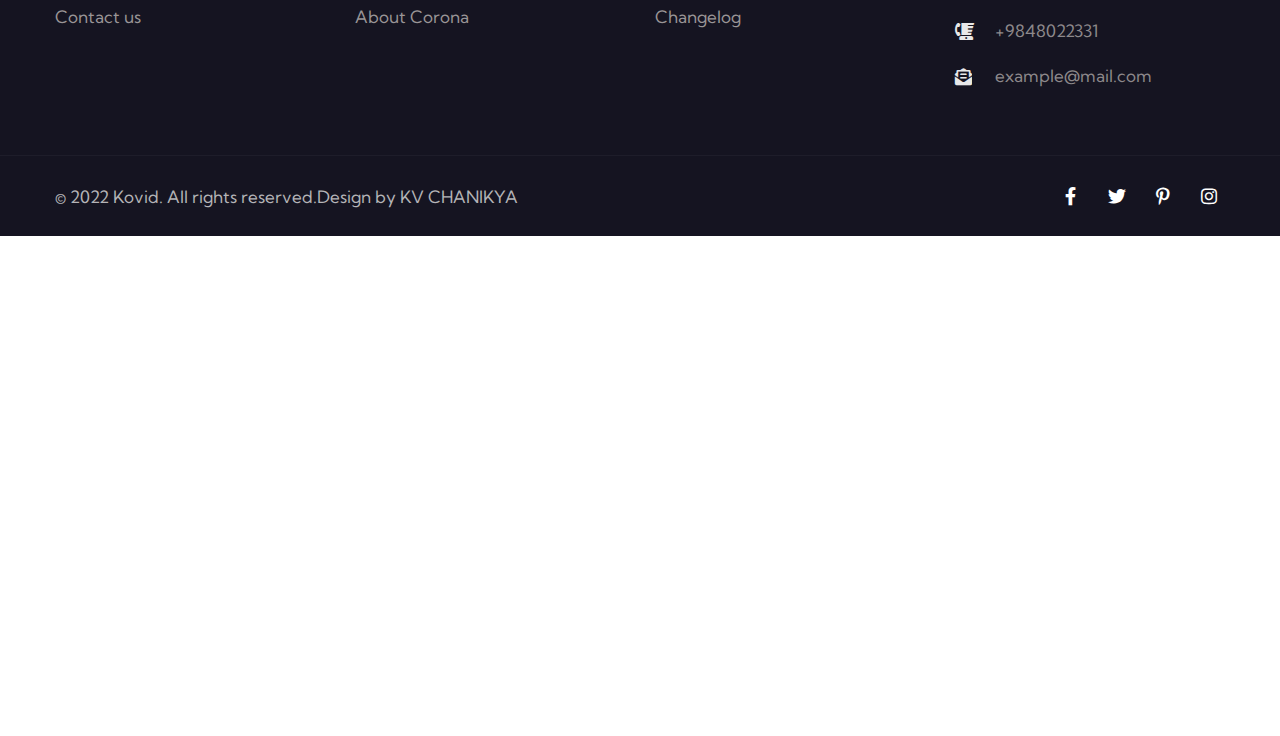
==== commit 1bd3e7cb: "Update index.html" ====
--- a/index.html
+++ b/index.html
@@ -45,9 +45,7 @@
                             <a class="nav-link" href="services.html">Services</a>
                         </li>
                         <li class="nav-item mr-lg-1">
-                            <a class="nav-link" href="contact.html">Contact</a>
-                              <li class="nav-item mr-lg-1">
-                            <a class="nav-link" href="covidbot.html">covidbot</a>
+                            <a class="nav-link" href="contact.html">Contact</a>    
                         </li>
                          <!--/search-right-->
                             <li class="header-search mr-lg-2 mt-lg-0 mt-4 position-relative">
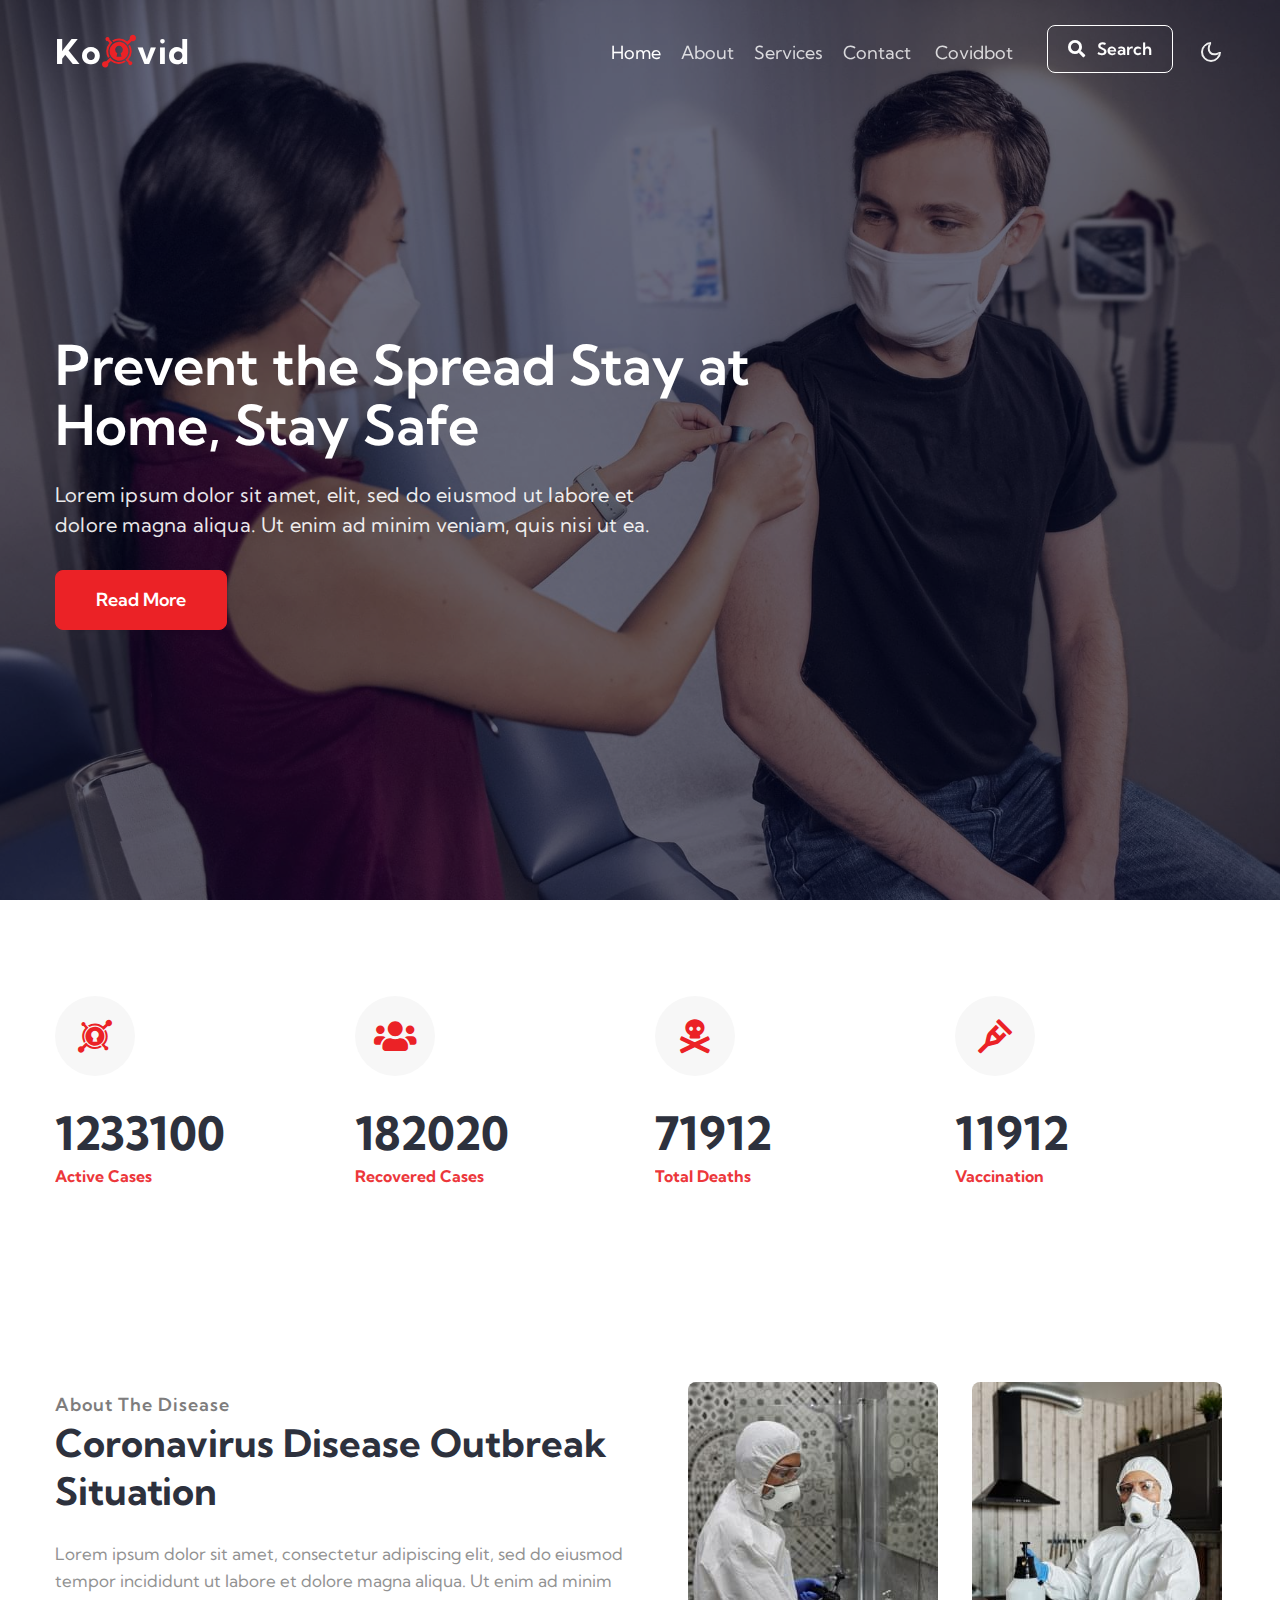
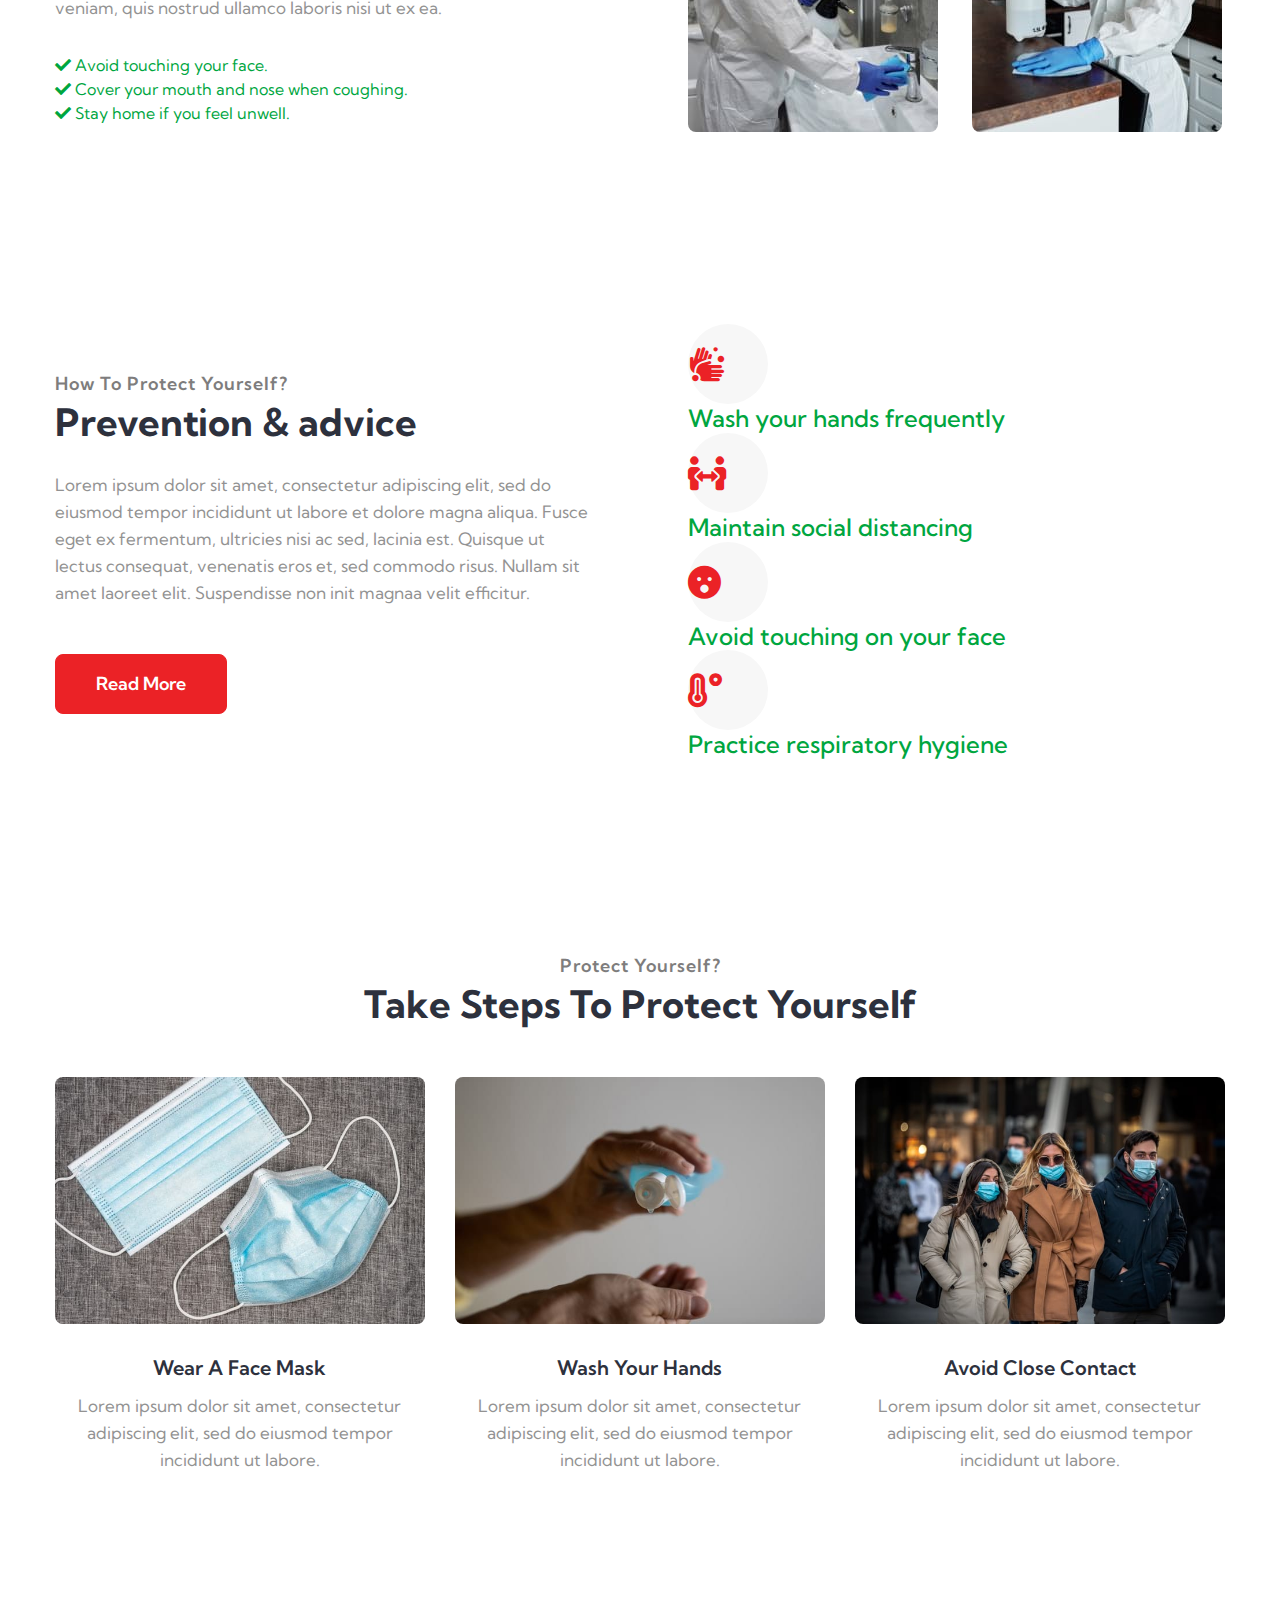
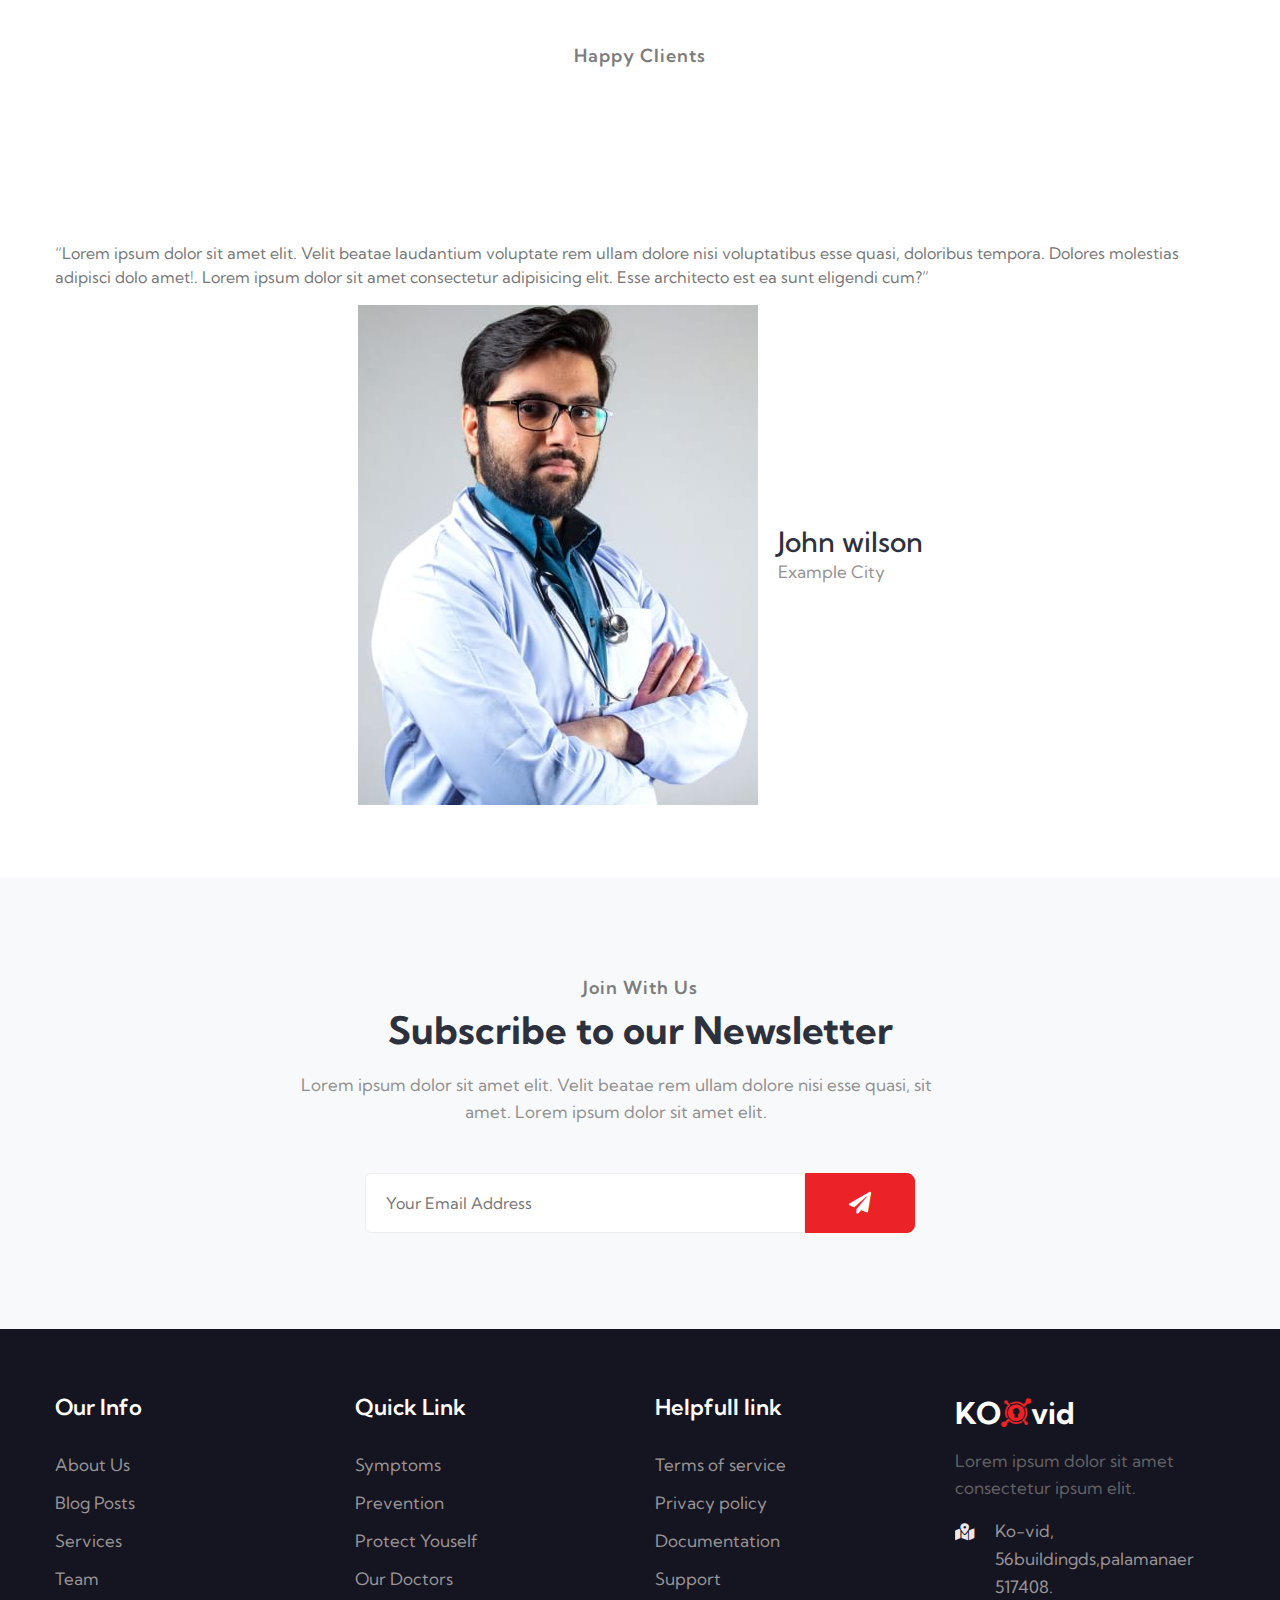
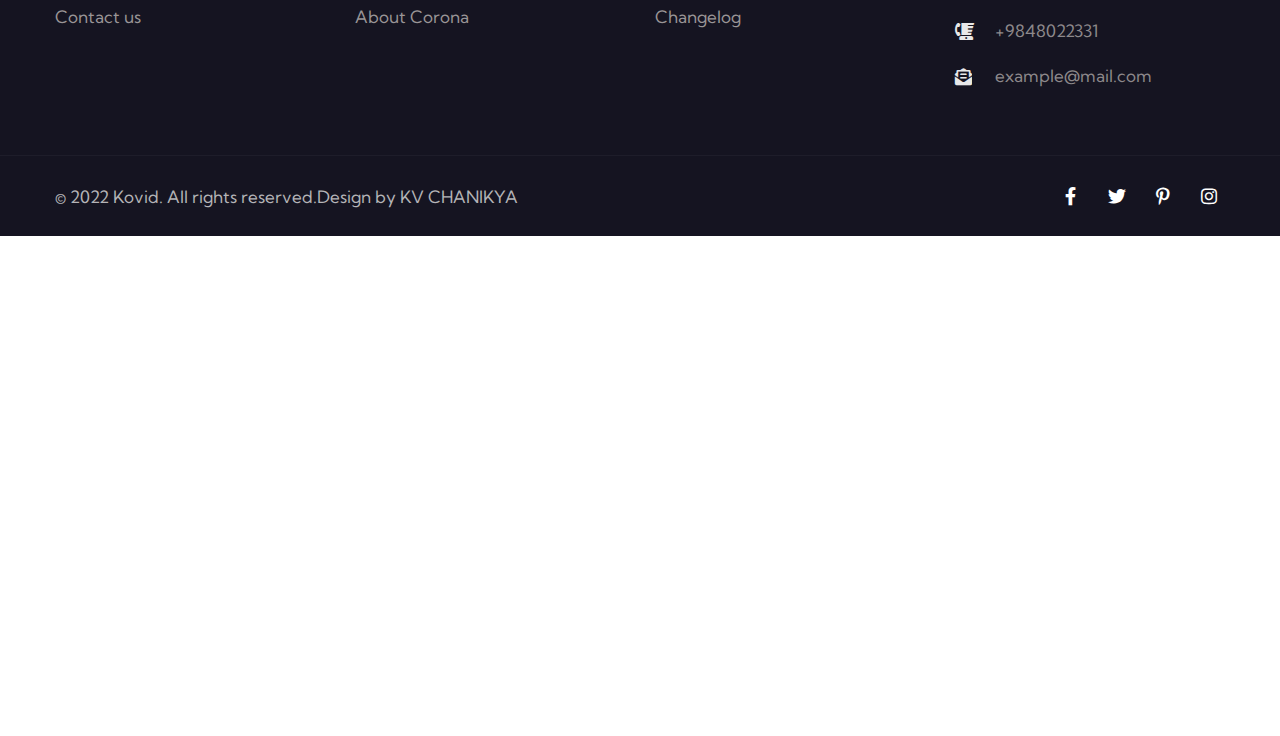
==== commit e5b9c6af: "Update index.html" ====
--- a/index.html
+++ b/index.html
@@ -45,7 +45,9 @@
                             <a class="nav-link" href="services.html">Services</a>
                         </li>
                         <li class="nav-item mr-lg-1">
-                            <a class="nav-link" href="contact.html">Contact</a>    
+                            <a class="nav-link" href="contact.html">Contact</a> 
+                             <li class="nav-item mr-lg-1">
+                            <a class="nav-link" href="covidbot.html">Covidbot</a>  
                         </li>
                          <!--/search-right-->
                             <li class="header-search mr-lg-2 mt-lg-0 mt-4 position-relative">
